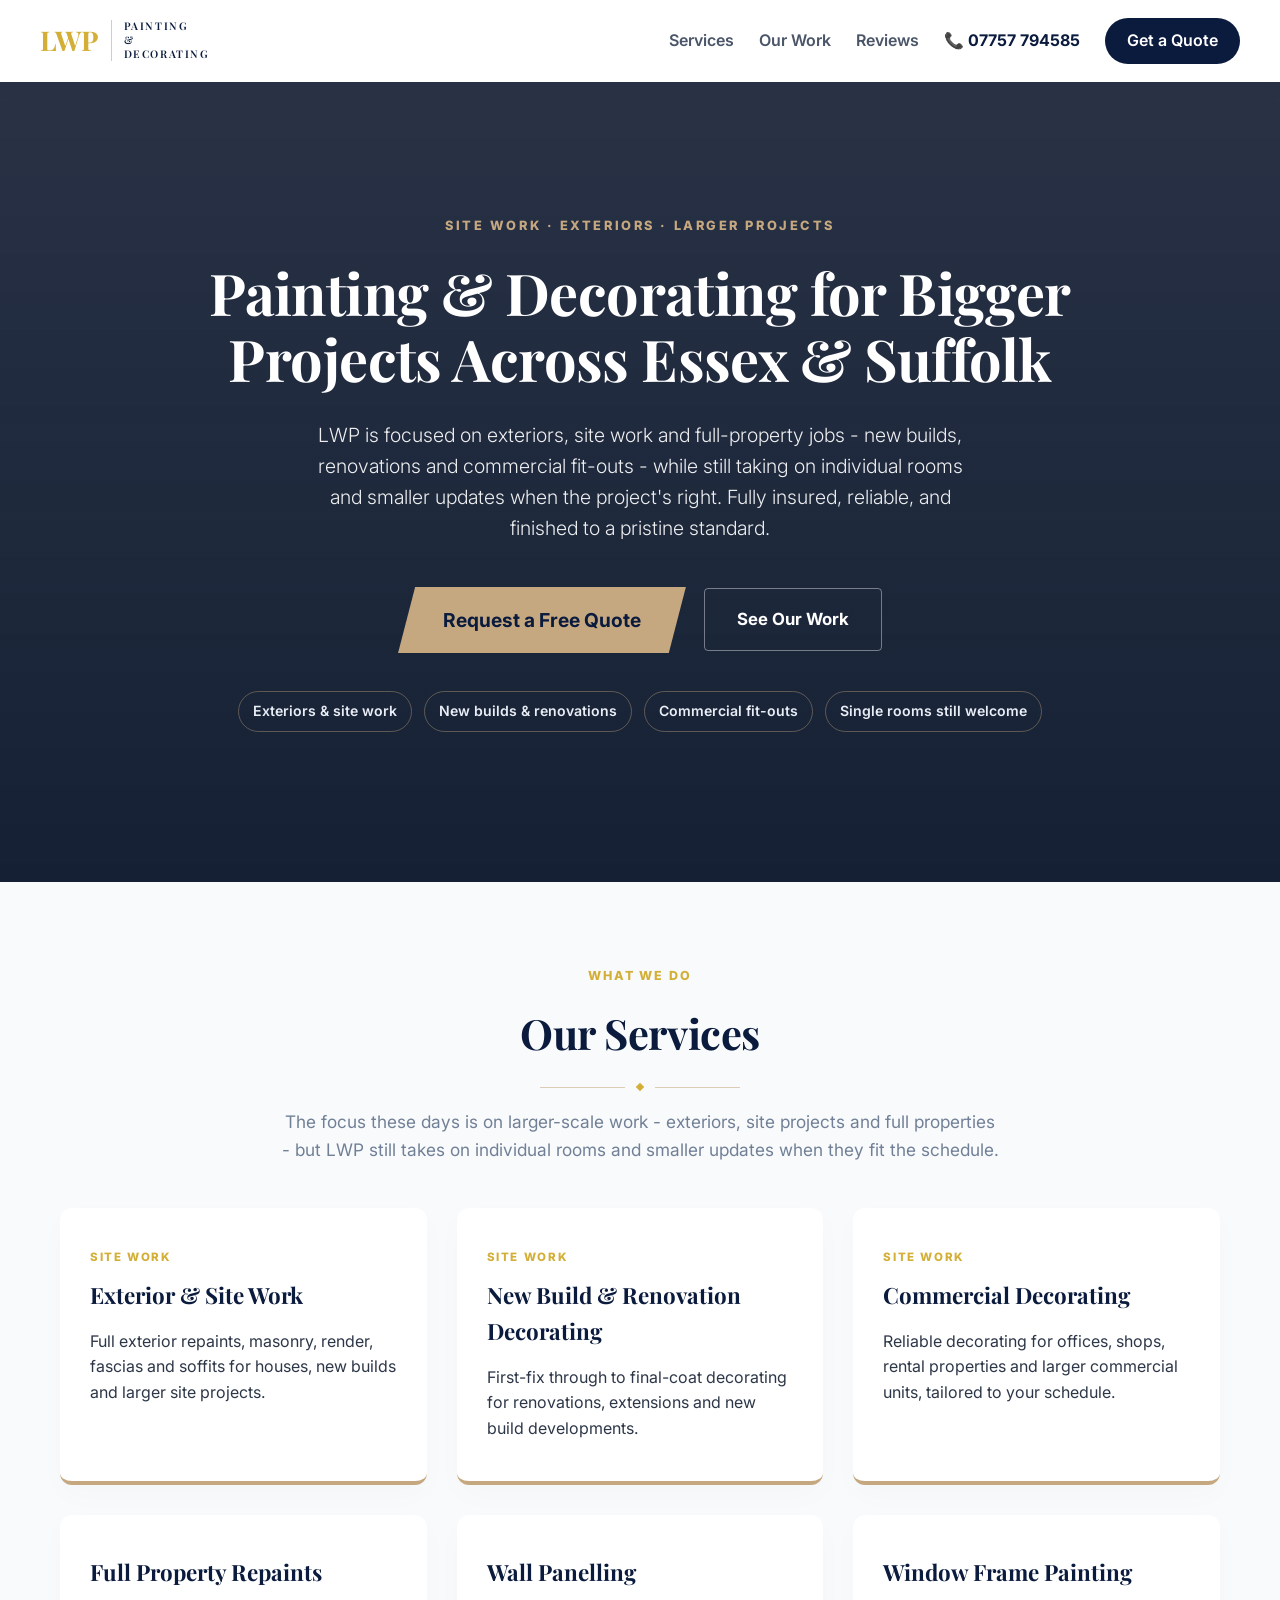
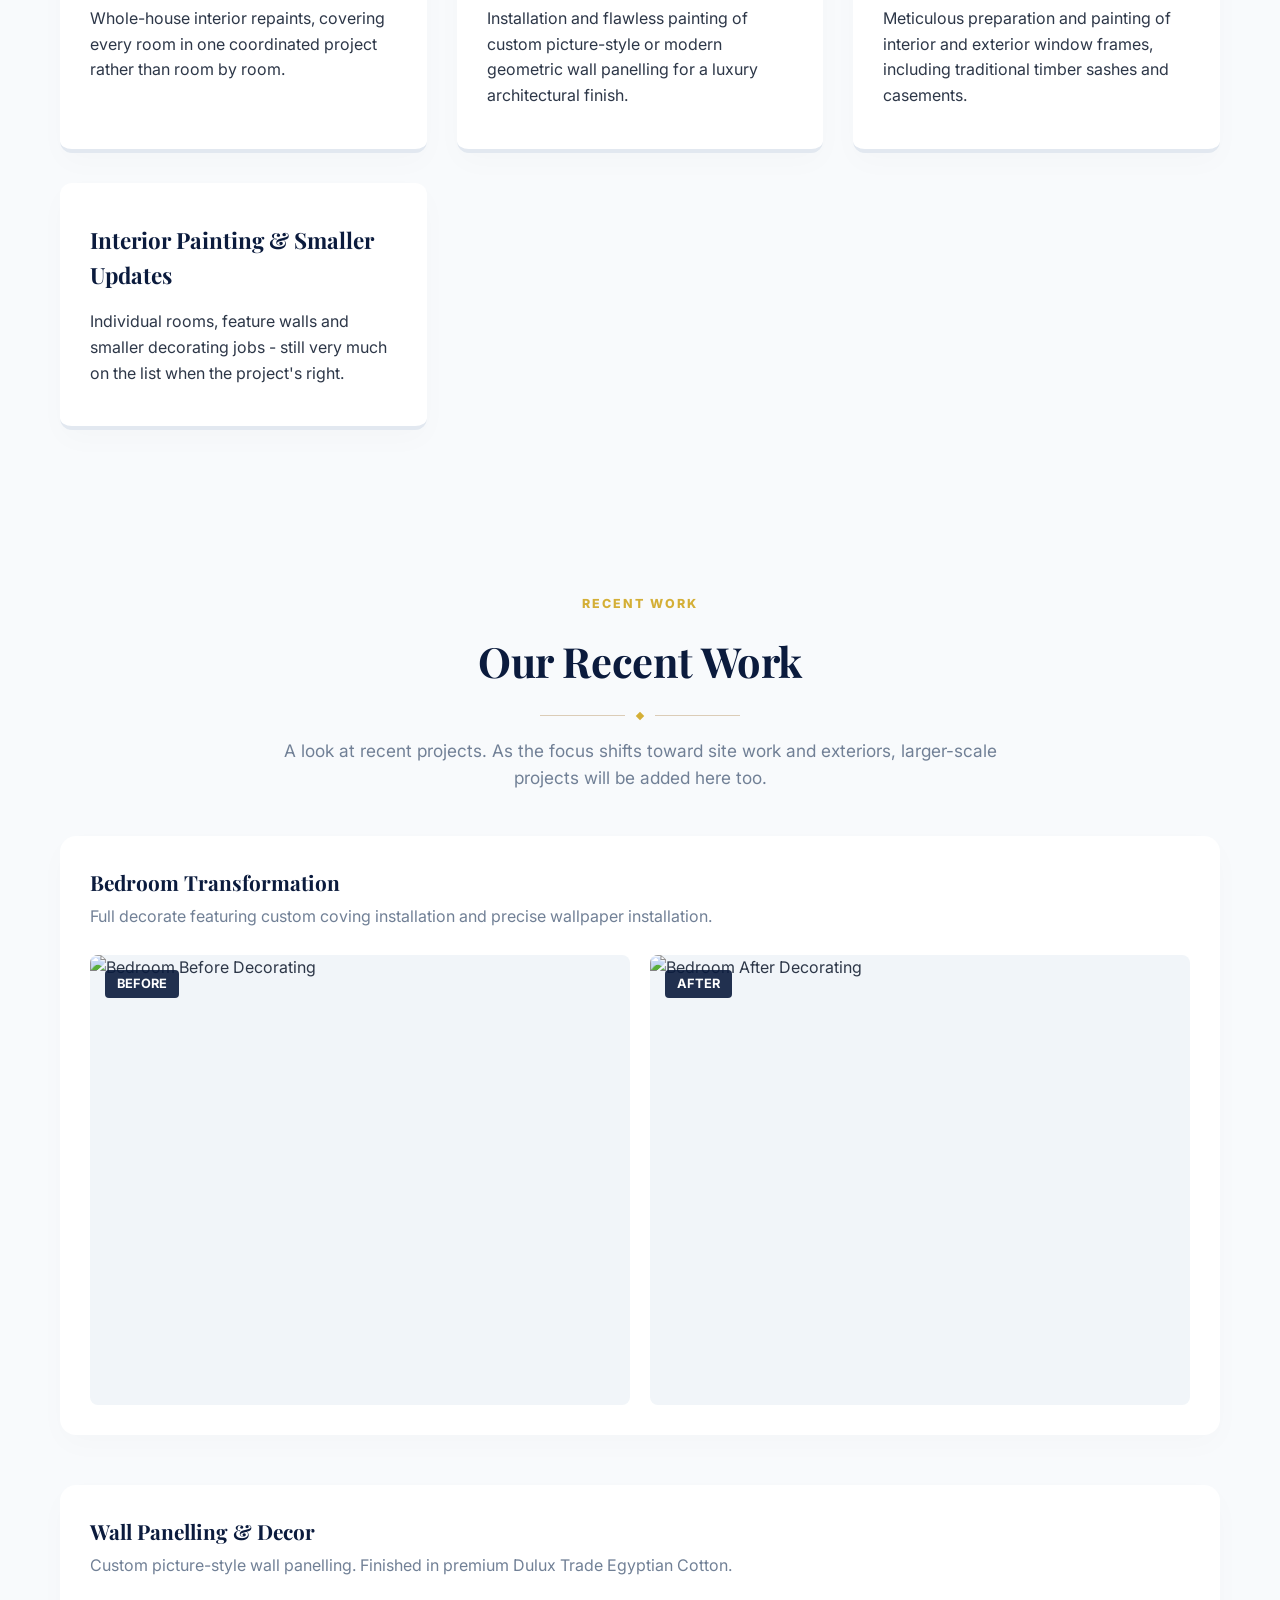
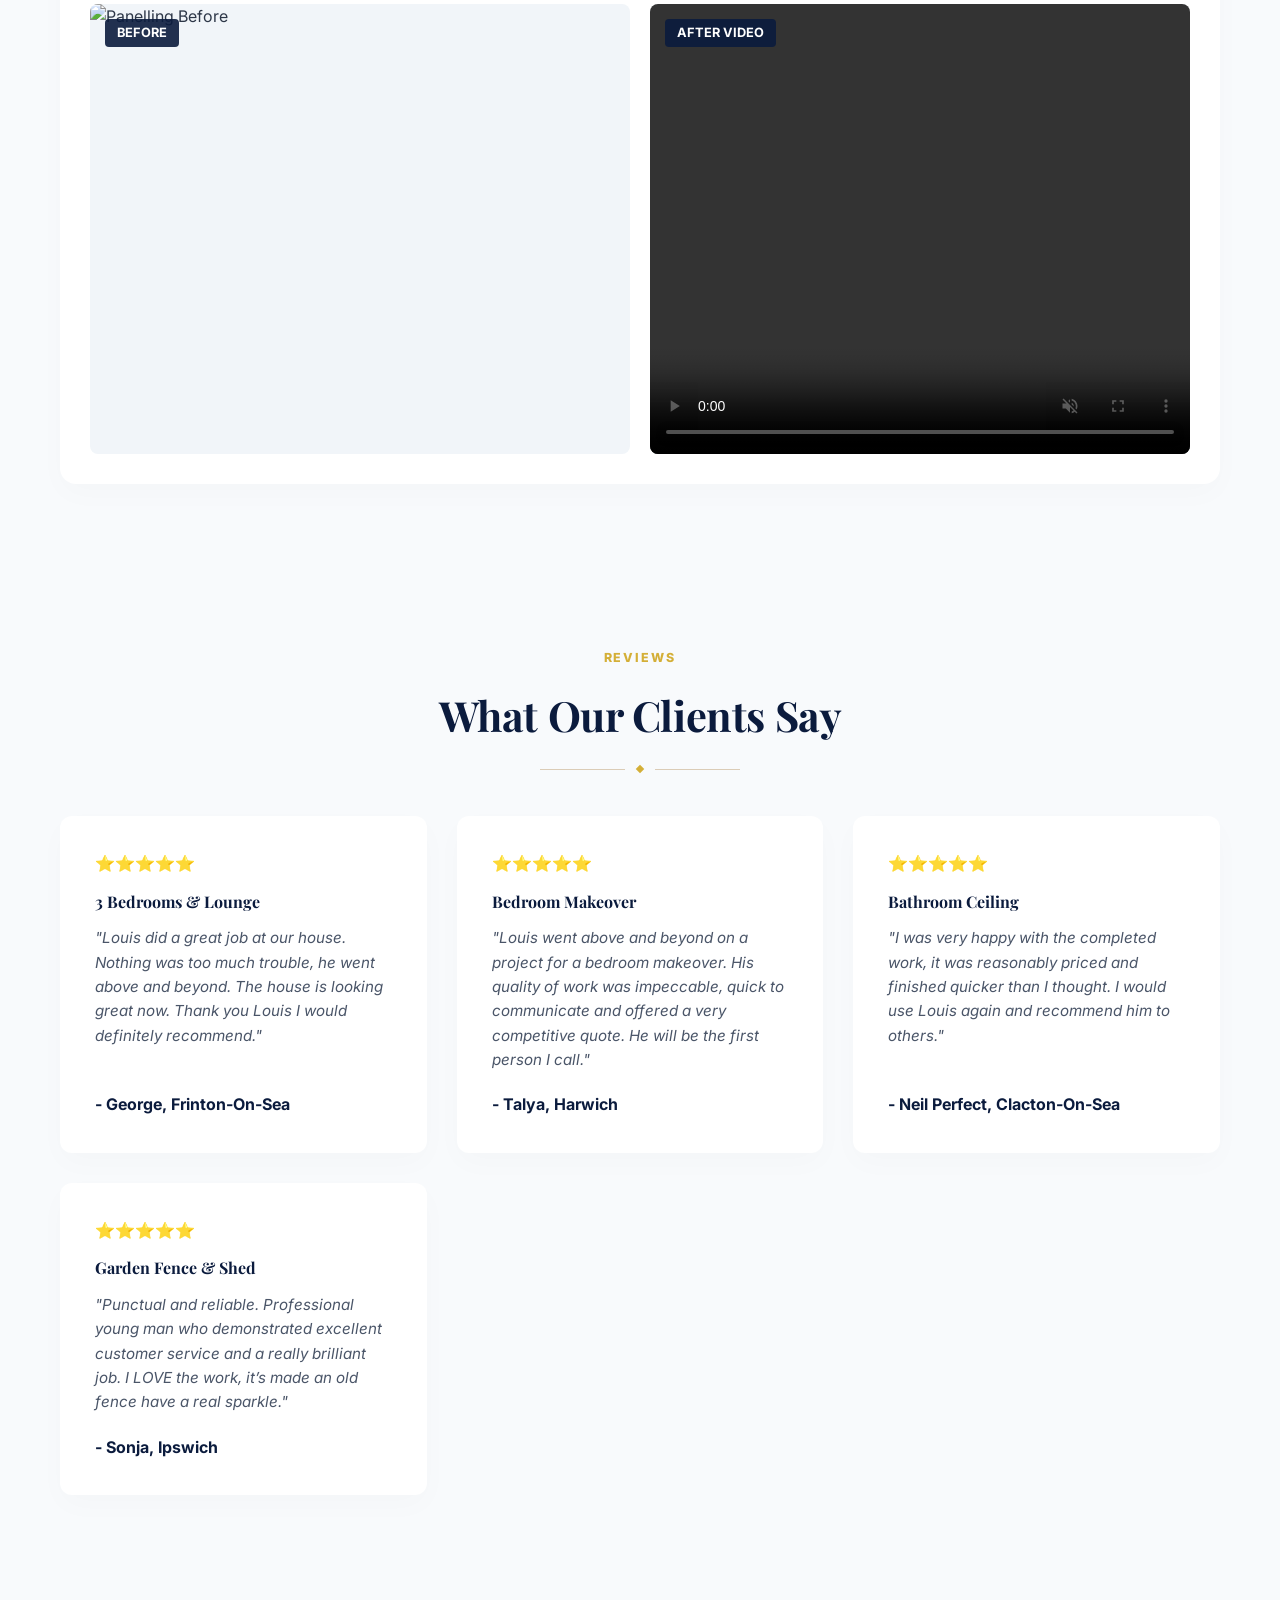
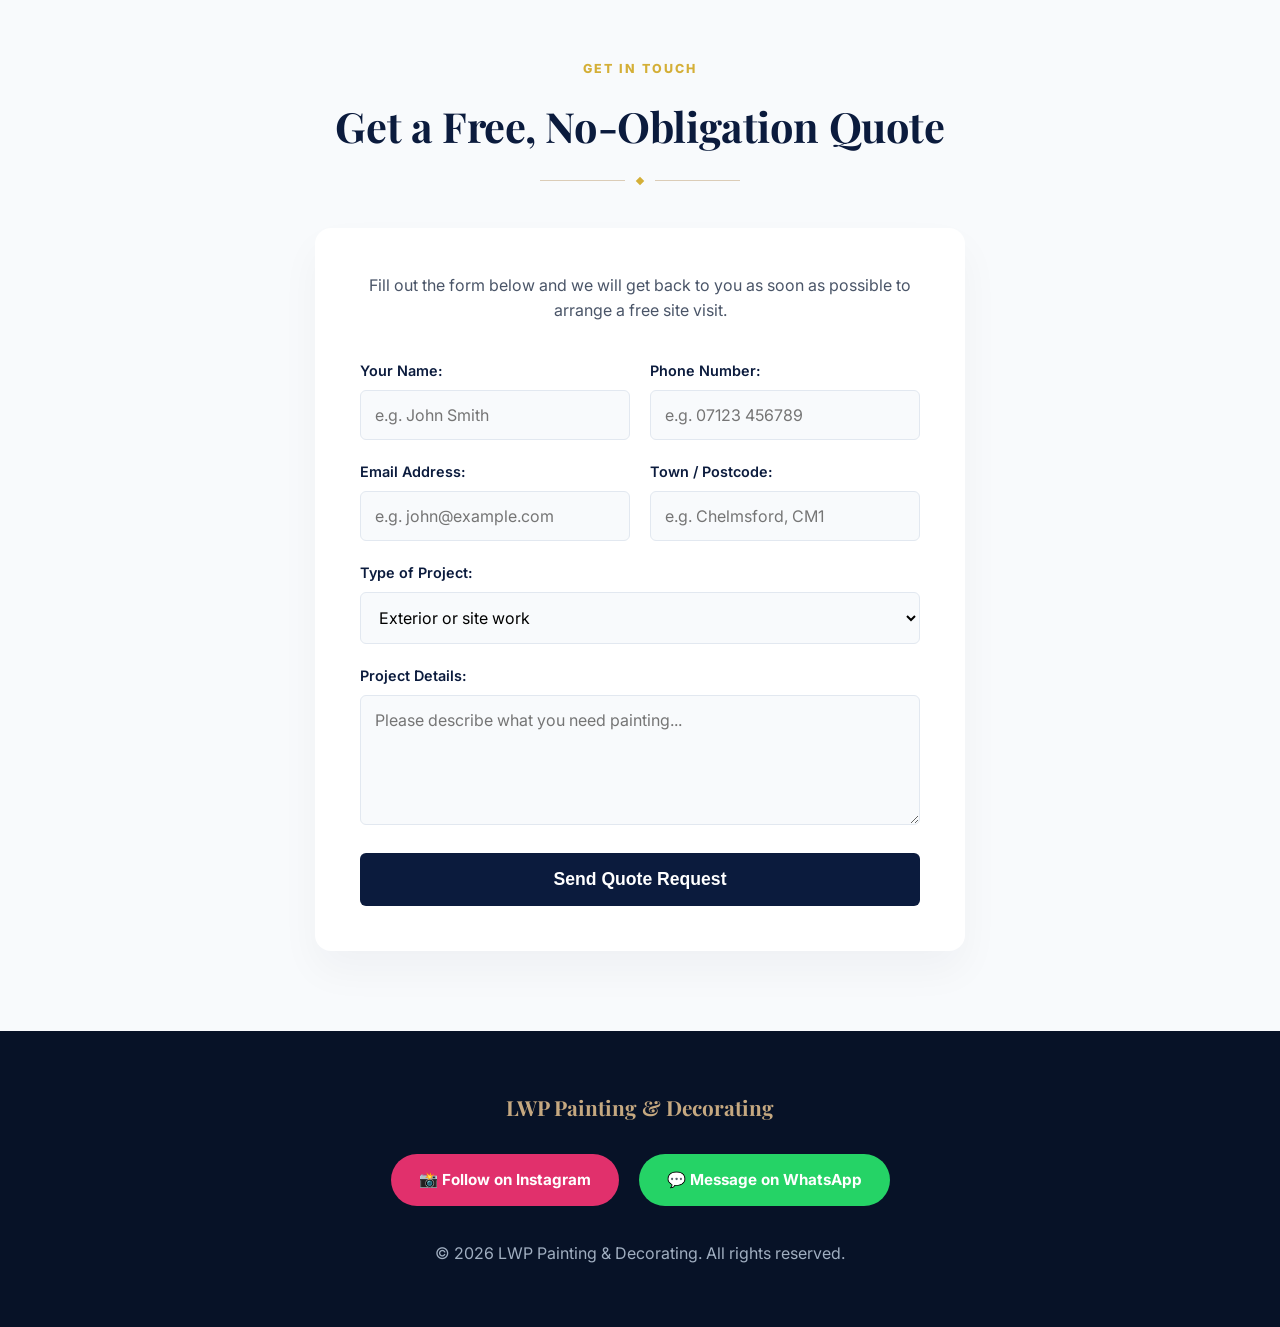
==== index.html @ 54165bd2 "Rebrand to match OG image style and reposition toward bigger projects Rebuilds the site's visual ide" ====
<!DOCTYPE html>
<html lang="en">
<head>
    <meta charset="UTF-8">
    <meta name="viewport" content="width=device-width, initial-scale=1.0">
    <title>Professional Painting & Decorating | Essex & Suffolk | LWP</title>
    <link rel="preconnect" href="https://fonts.googleapis.com">
    <link rel="preconnect" href="https://fonts.gstatic.com" crossorigin>
    <link href="https://fonts.googleapis.com/css2?family=Playfair+Display:wght@600;700;800&family=Inter:wght@400;500;600;700&display=swap" rel="stylesheet">
    <link rel="stylesheet" href="css/style.css">
    <!-- Browser Favicon -->
    <link rel="icon" type="image/png" href="images/favicon.png">

<!-- Standard SEO Tags -->
    <meta name="description" content="Painting and decorating for exteriors, site work and larger projects across Essex and Suffolk, alongside interior rooms and smaller updates. Fully insured, reliable, and pristine finishes. Get a free quote.">

    <!-- Open Graph / Facebook / WhatsApp / Instagram / Discord -->
    <meta property="og:type" content="website">
    <meta property="og:site_name" content="LWP Painting & Decorating">
    <meta property="og:url" content="https://lwppaintingdecorating.co.uk/">
    <meta property="og:title" content="LWP Painting & Decorating | Essex & Suffolk">
    <meta property="og:description" content="Exteriors, site work and larger-scale painting and decorating across Essex & Suffolk. Fully insured, reliable, and pristine finishes. Request a free quote.">
    <meta property="og:image" content="https://i.postimg.cc/T1YGKSpZ/social-preview.jpg">
    <!-- Explicit dimensions to force immediate caching -->
    <meta property="og:image:width" content="1200">
    <meta property="og:image:height" content="630">
    <meta property="og:image:type" content="image/jpeg">

    <!-- Twitter Preview Card -->
    <meta name="twitter:card" content="summary_large_image">
    <meta name="twitter:title" content="LWP Painting & Decorating">
    <meta name="twitter:description" content="Painting and decorating for exteriors, site work and larger projects across Essex & Suffolk. Fully insured and reliable.">
    <meta name="twitter:image" content="https://i.postimg.cc/T1YGKSpZ/social-preview.jpg">
</head>
<body>

    <!-- 1. Header & Navigation -->
    <header>
        <a href="#hero" class="logo" aria-label="LWP Painting & Decorating home">
            <span class="logo-mark">LWP</span>
            <span class="logo-sub">Painting &amp; Decorating</span>
        </a>
        <nav>
            <a href="#services">Services</a>
            <a href="#gallery">Our Work</a>
            <a href="#testimonials">Reviews</a>
            <a href="tel:07757794585" class="nav-phone">📞 07757 794585</a>
            <a href="#contact" class="btn-quote">Get a Quote</a>
        </nav>
    </header>

    <!-- 2. Hero Section -->
    <section id="hero">
        <div class="hero-content">
            <span class="hero-eyebrow">Site Work · Exteriors · Larger Projects</span>
            <h1>Painting &amp; Decorating for Bigger Projects Across Essex &amp; Suffolk</h1>
            <p>LWP is focused on exteriors, site work and full-property jobs - new builds, renovations and commercial fit-outs - while still taking on individual rooms and smaller updates when the project's right. Fully insured, reliable, and finished to a pristine standard.</p>
            <div class="hero-actions">
                <a href="#contact" class="btn-main">Request a Free Quote</a>
                <a href="#gallery" class="btn-ghost">See Our Work</a>
            </div>
            <ul class="hero-points">
                <li>Exteriors & site work</li>
                <li>New builds & renovations</li>
                <li>Commercial fit-outs</li>
                <li>Single rooms still welcome</li>
            </ul>
        </div>
    </section>

    <!-- 3. Services Section -->
    <section id="services">
        <div class="section-head">
            <span class="section-eyebrow">What We Do</span>
            <h2>Our Services</h2>
            <div class="ornament"><span class="ornament-diamond"></span></div>
            <p>The focus these days is on larger-scale work - exteriors, site projects and full properties - but LWP still takes on individual rooms and smaller updates when they fit the schedule.</p>
        </div>
        <div class="services-grid">
            <div class="service-card is-focus">
                <span class="card-kicker">Site work</span>
                <h3>Exterior & Site Work</h3>
                <p>Full exterior repaints, masonry, render, fascias and soffits for houses, new builds and larger site projects.</p>
            </div>
            <div class="service-card is-focus">
                <span class="card-kicker">Site work</span>
                <h3>New Build & Renovation Decorating</h3>
                <p>First-fix through to final-coat decorating for renovations, extensions and new build developments.</p>
            </div>
            <div class="service-card is-focus">
                <span class="card-kicker">Site work</span>
                <h3>Commercial Decorating</h3>
                <p>Reliable decorating for offices, shops, rental properties and larger commercial units, tailored to your schedule.</p>
            </div>
            <div class="service-card">
                <h3>Full Property Repaints</h3>
                <p>Whole-house interior repaints, covering every room in one coordinated project rather than room by room.</p>
            </div>
            <div class="service-card">
                <h3>Wall Panelling</h3>
                <p>Installation and flawless painting of custom picture-style or modern geometric wall panelling for a luxury architectural finish.</p>
            </div>
            <div class="service-card">
                <h3>Window Frame Painting</h3>
                <p>Meticulous preparation and painting of interior and exterior window frames, including traditional timber sashes and casements.</p>
            </div>
            <div class="service-card">
                <h3>Interior Painting & Smaller Updates</h3>
                <p>Individual rooms, feature walls and smaller decorating jobs - still very much on the list when the project's right.</p>
            </div>
        </div>
    </section>

    <!-- 4. Gallery Section -->
    <section id="gallery">
        <div class="section-head">
            <span class="section-eyebrow">Recent Work</span>
            <h2>Our Recent Work</h2>
            <div class="ornament"><span class="ornament-diamond"></span></div>
            <p>A look at recent projects. As the focus shifts toward site work and exteriors, larger-scale projects will be added here too.</p>
        </div>
        <div class="gallery-container">

            <!-- Project 1 -->
            <div class="gallery-project">
                <h3>Bedroom Transformation</h3>
                <p class="project-desc">Full decorate featuring custom coving installation and precise wallpaper installation.</p>
                <div class="project-media">
                    <div class="media-box">
                        <span>Before</span>
                        <img src="images/project1-before.jpg" alt="Bedroom Before Decorating">
                    </div>
                    <div class="media-box">
                        <span>After</span>
                        <img src="images/project1-after.jpg" alt="Bedroom After Decorating">
                    </div>
                </div>
            </div>

            <!-- Project 2 -->
            <div class="gallery-project">
                <h3>Wall Panelling & Decor</h3>
                <p class="project-desc">Custom picture-style wall panelling. Finished in premium Dulux Trade Egyptian Cotton.</p>
                <div class="project-media">
                    <div class="media-box">
                        <span>Before</span>
                        <img src="images/project2-before.jpg" alt="Panelling Before">
                    </div>
                    <div class="media-box">
                        <span>After Video</span>
                        <video controls muted playsinline>
                            <source src="images/project2-after.mp4" type="video/mp4">
                            Your browser does not support the video tag.
                        </video>
                    </div>
                </div>
            </div>

        </div>
    </section>

    <!-- 5. Testimonials & Trust -->
    <section id="testimonials">
        <div class="section-head">
            <span class="section-eyebrow">Reviews</span>
            <h2>What Our Clients Say</h2>
            <div class="ornament"><span class="ornament-diamond"></span></div>
        </div>
        <div class="reviews-grid">

            <div class="review-card">
                <div class="stars">⭐⭐⭐⭐⭐</div>
                <h4>3 Bedrooms & Lounge</h4>
                <p>"Louis did a great job at our house. Nothing was too much trouble, he went above and beyond. The house is looking great now. Thank you Louis I would definitely recommend."</p>
                <span class="reviewer">- George, Frinton-On-Sea</span>
            </div>

            <div class="review-card">
                <div class="stars">⭐⭐⭐⭐⭐</div>
                <h4>Bedroom Makeover</h4>
                <p>"Louis went above and beyond on a project for a bedroom makeover. His quality of work was impeccable, quick to communicate and offered a very competitive quote. He will be the first person I call."</p>
                <span class="reviewer">- Talya, Harwich</span>
            </div>

            <div class="review-card">
                <div class="stars">⭐⭐⭐⭐⭐</div>
                <h4>Bathroom Ceiling</h4>
                <p>"I was very happy with the completed work, it was reasonably priced and finished quicker than I thought. I would use Louis again and recommend him to others."</p>
                <span class="reviewer">- Neil Perfect, Clacton-On-Sea</span>
            </div>

            <div class="review-card">
                <div class="stars">⭐⭐⭐⭐⭐</div>
                <h4>Garden Fence & Shed</h4>
                <p>"Punctual and reliable. Professional young man who demonstrated excellent customer service and a really brilliant job. I LOVE the work, it’s made an old fence have a real sparkle."</p>
                <span class="reviewer">- Sonja, Ipswich</span>
            </div>

        </div>
    </section>

    <!-- 6. Contact Form Section -->
    <section id="contact">
        <div class="section-head">
            <span class="section-eyebrow">Get In Touch</span>
            <h2>Get a Free, No-Obligation Quote</h2>
            <div class="ornament"><span class="ornament-diamond"></span></div>
        </div>
        <div class="form-container">
            <p>Fill out the form below and we will get back to you as soon as possible to arrange a free site visit.</p>

            <form action="https://formsubmit.co/506ff638d25570b39053f81fa15f82ff" method="POST">
                <input type="hidden" name="_subject" value="New LWP Painting & Decorating website enquiry">
                <input type="hidden" name="_template" value="table">
                <input type="hidden" name="_captcha" value="false">
                <input type="hidden" name="_next" value="https://lwppaintingdecorating.co.uk/thanks.html">
                <input type="text" name="_honey" style="display:none" tabindex="-1" autocomplete="off">

                <div class="form-row">
                    <div class="form-group">
                        <label for="name">Your Name:</label>
                        <input type="text" id="name" name="name" required placeholder="e.g. John Smith">
                    </div>

                    <div class="form-group">
                        <label for="phone">Phone Number:</label>
                        <input type="tel" id="phone" name="phone" required placeholder="e.g. 07123 456789">
                    </div>
                </div>

                <div class="form-row">
                    <div class="form-group">
                        <label for="email">Email Address:</label>
                        <input type="email" id="email" name="email" required placeholder="e.g. john@example.com">
                    </div>

                    <div class="form-group">
                        <label for="location">Town / Postcode:</label>
                        <input type="text" id="location" name="location" required placeholder="e.g. Chelmsford, CM1">
                    </div>
                </div>

                <div class="form-group">
                    <label for="project-type">Type of Project:</label>
                    <select id="project-type" name="project_type">
                        <option value="Exterior or site work">Exterior or site work</option>
                        <option value="New build or renovation">New build or renovation</option>
                        <option value="Commercial">Commercial</option>
                        <option value="Full property repaint">Full property repaint</option>
                        <option value="Single room or smaller update">Single room or smaller update</option>
                        <option value="Not sure yet">Not sure yet</option>
                    </select>
                </div>

                <div class="form-group">
                    <label for="message">Project Details:</label>
                    <textarea id="message" name="message" rows="5" required placeholder="Please describe what you need painting..."></textarea>
                </div>

                <button type="submit" class="btn-submit">Send Quote Request</button>
            </form>
        </div>
    </section>

    <footer>
        <div class="footer-brand">LWP Painting &amp; Decorating</div>
        <div class="footer-socials">
            <a href="https://www.instagram.com/lwp_paintinganddecorating/" target="_blank" class="social-link insta">📸 Follow on Instagram</a>
            <a href="https://wa.me/447757794585" target="_blank" class="social-link whatsapp">💬 Message on WhatsApp</a>
        </div>
        <p>&copy; 2026 LWP Painting & Decorating. All rights reserved.</p>
    </footer>
<!-- Smart Sticky Header Script -->
    <script>
        let lastScrollTop = 0;
        const header = document.querySelector('header');

        window.addEventListener('scroll', function() {
            let scrollTop = window.pageYOffset || document.documentElement.scrollTop;

            // If scrolling down, hide the header. If scrolling up, show it.
            if (scrollTop > lastScrollTop && scrollTop > 80) {
                header.style.transform = 'translateY(-100%)';
            } else {
                header.style.transform = 'translateY(0)';
            }
            lastScrollTop = scrollTop;
        });
    </script>

</body>
</html>
---- css/style.css ----
/* --- 0. BRAND TOKENS --- */
:root {
    --navy: #0B1B3D;
    --navy-deep: #071227;
    --gold: #C5A880;
    --gold-bright: #D4AF37;
    --paper: #F8FAFC;
    --ink: #2D3748;
    --muted: #718096;
    --line: #E2E8F0;
    --serif: 'Playfair Display', Georgia, 'Times New Roman', serif;
    --sans: 'Inter', -apple-system, BlinkMacSystemFont, "Segoe UI", Roboto, Helvetica, Arial, sans-serif;
}

/* --- 1. BASE STYLES & RESET --- */
* {
    margin: 0;
    padding: 0;
    box-sizing: border-box;
}

html {
    scroll-behavior: smooth;
    font-family: var(--sans);
    color: var(--ink);
    line-height: 1.6;
}

body {
    background-color: var(--paper);
    overflow-x: hidden; /* Prevents awkward side-scrolling on mobile */
}

section {
    padding: 80px 20px;
    max-width: 1200px;
    margin: 0 auto;
}

h2 {
    font-family: var(--serif);
    font-size: 2.6rem;
    color: var(--navy);
    text-align: center;
    font-weight: 700;
    letter-spacing: -0.01em;
}

.section-head {
    text-align: center;
    max-width: 720px;
    margin: 0 auto 44px;
}

.section-eyebrow {
    display: inline-block;
    font-family: var(--sans);
    font-size: 0.78rem;
    font-weight: 800;
    letter-spacing: 0.16em;
    text-transform: uppercase;
    color: var(--gold-bright);
    margin-bottom: 14px;
}

.section-head p {
    margin-top: 18px;
    color: var(--muted);
    font-size: 1.08rem;
}

/* Thin gold rule with a centered diamond, echoing the LWP brand mark */
.ornament {
    display: flex;
    align-items: center;
    justify-content: center;
    gap: 12px;
    width: 200px;
    margin: 18px auto 0;
}

.ornament::before,
.ornament::after {
    content: "";
    flex: 1;
    height: 1px;
    background: rgba(197, 168, 128, 0.55);
}

.ornament-diamond {
    width: 6px;
    height: 6px;
    background: var(--gold-bright);
    transform: rotate(45deg);
    flex: none;
}

.ornament.on-dark::before,
.ornament.on-dark::after {
    background: rgba(197, 168, 128, 0.4);
}

/* --- 2. HEADER & NAVIGATION --- */
header {
    background: #ffffff;
    padding: 18px 40px;
    display: flex;
    justify-content: space-between;
    align-items: center;
    position: sticky;       /* Kept sticky for all screen sizes */
    top: 0;
    z-index: 1000;
    box-shadow: 0 4px 20px rgba(11, 27, 61, 0.05);
    transition: transform 0.3s ease-in-out; /* Makes it slide up/down smoothly */
}

.logo {
    display: inline-flex;
    align-items: center;
    gap: 12px;
    text-decoration: none;
}

.logo-mark {
    font-family: var(--serif);
    font-weight: 700;
    font-size: 1.7rem;
    letter-spacing: 0.02em;
    color: var(--gold-bright);
    line-height: 1;
}

.logo-sub {
    font-family: var(--serif);
    font-size: 0.66rem;
    font-weight: 600;
    letter-spacing: 0.15em;
    text-transform: uppercase;
    color: var(--navy);
    border-left: 1px solid rgba(197, 168, 128, 0.6);
    padding-left: 12px;
    line-height: 1.3;
    max-width: 90px;
}

nav {
    display: flex;
    align-items: center;
    gap: 25px;
}

nav a {
    text-decoration: none;
    color: #4A5568;
    font-weight: 600;
    font-size: 1rem;
    transition: color 0.3s;
}

nav a:hover {
    color: var(--navy);
}

.nav-phone {
    color: var(--navy) !important;
    font-weight: 700;
}

nav .btn-quote {
    background: var(--navy);
    color: #ffffff !important;
    padding: 10px 22px;
    border-radius: 50px;
    transition: background 0.3s;
}

nav .btn-quote:hover {
    background: #1A365D;
}

/* --- 3. HERO SECTION --- */
#hero {
    padding: 130px 20px 150px;
    text-align: center;
    background: linear-gradient(rgba(7, 18, 39, 0.86), rgba(7, 18, 39, 0.94)), url('../images/hero-bg.jpg') no-repeat center center/cover;
    color: #ffffff;
    max-width: 100%;
}

.hero-content {
    max-width: 900px;
    margin: 0 auto;
}

.hero-eyebrow {
    display: inline-block;
    font-size: 0.8rem;
    font-weight: 800;
    letter-spacing: 0.2em;
    text-transform: uppercase;
    color: var(--gold);
}

#hero h1 {
    font-family: var(--serif);
    font-size: 3.6rem;
    margin-top: 22px;
    margin-bottom: 8px;
    font-weight: 700;
    line-height: 1.15;
    letter-spacing: -0.01em;
}

#hero p {
    font-size: 1.22rem;
    margin-top: 28px;
    margin-bottom: 42px;
    opacity: 0.92;
    max-width: 680px;
    margin-left: auto;
    margin-right: auto;
    font-weight: 300;
}

.hero-actions {
    display: flex;
    align-items: center;
    justify-content: center;
    gap: 18px;
    flex-wrap: wrap;
}

.btn-main {
    display: inline-block;
    text-decoration: none;
    background: var(--gold);
    color: var(--navy);
    padding: 18px 45px;
    font-weight: 700;
    font-size: 1.2rem;
    position: relative;
    transition: transform 0.2s, background 0.3s;
    clip-path: polygon(6% 0%, 100% 0%, 94% 100%, 0% 100%);
}

.btn-main:hover {
    background: var(--gold-bright);
    transform: scale(1.03);
}

.btn-ghost {
    display: inline-block;
    text-decoration: none;
    color: #ffffff;
    border: 1px solid rgba(255, 255, 255, 0.4);
    padding: 17px 32px;
    font-weight: 700;
    font-size: 1.05rem;
    border-radius: 4px;
    transition: border-color 0.2s, background 0.2s;
}

.btn-ghost:hover {
    border-color: var(--gold);
    background: rgba(255, 255, 255, 0.06);
}

.btn-ghost-dark {
    color: var(--navy);
    border-color: var(--navy);
}

.btn-ghost-dark:hover {
    border-color: var(--gold-bright);
    background: rgba(11, 27, 61, 0.04);
}

.hero-points {
    list-style: none;
    display: flex;
    justify-content: center;
    flex-wrap: wrap;
    gap: 12px;
    margin-top: 38px;
}

.hero-points li {
    padding: 8px 14px;
    border: 1px solid rgba(197, 168, 128, 0.4);
    border-radius: 999px;
    font-size: 0.88rem;
    font-weight: 600;
    color: #E9EDF5;
}

/* --- 4. SERVICES SECTION --- */
.services-grid {
    display: grid;
    grid-template-columns: repeat(auto-fit, minmax(300px, 1fr));
    gap: 30px;
}

.service-card {
    background: #ffffff;
    padding: 40px 30px;
    border-radius: 12px;
    box-shadow: 0 10px 30px rgba(11, 27, 61, 0.02);
    border-bottom: 4px solid var(--line);
    transition: transform 0.3s, border-color 0.3s;
}

.service-card.is-focus {
    border-bottom-color: var(--gold);
}

.service-card:hover {
    transform: translateY(-5px);
    border-color: var(--gold);
}

.service-card .card-kicker {
    display: block;
    font-size: 0.72rem;
    font-weight: 800;
    letter-spacing: 0.14em;
    text-transform: uppercase;
    color: var(--gold-bright);
    margin-bottom: 12px;
}

.service-card h3 {
    font-family: var(--serif);
    margin-bottom: 15px;
    color: var(--navy);
    font-size: 1.4rem;
    font-weight: 700;
}

/* --- 5. GALLERY SECTION --- */
.gallery-container {
    display: flex;
    flex-direction: column;
    gap: 50px;
}

.gallery-project {
    background: #ffffff;
    padding: 30px;
    border-radius: 16px;
    box-shadow: 0 10px 30px rgba(11, 27, 61, 0.02);
}

.gallery-project h3 {
    font-family: var(--serif);
    color: var(--navy);
    margin-bottom: 5px;
    font-size: 1.3rem;
}

.project-desc {
    color: var(--muted);
    margin-bottom: 25px;
}

.project-media {
    display: grid;
    grid-template-columns: 1fr 1fr;
    gap: 20px;
}

.media-box {
    position: relative;
    border-radius: 8px;
    overflow: hidden;
    background: #F1F5F9;
}

.media-box span {
    position: absolute;
    top: 15px;
    left: 15px;
    background: rgba(11, 27, 61, 0.9);
    color: #ffffff;
    padding: 4px 12px;
    font-size: 0.8rem;
    font-weight: 700;
    border-radius: 4px;
    z-index: 2;
    text-transform: uppercase;
}

.media-box img,
.media-box video {
    width: 100%;
    height: 450px;
    object-fit: cover;
    display: block;
}

.gallery-note {
    text-align: center;
    color: var(--muted);
    margin-top: 10px;
    font-size: 0.96rem;
}

/* --- 6. REVIEWS SECTION --- */
.reviews-grid {
    display: grid;
    grid-template-columns: repeat(auto-fit, minmax(280px, 1fr));
    gap: 30px;
}

.review-card {
    background: #ffffff;
    padding: 35px;
    border-radius: 12px;
    box-shadow: 0 10px 30px rgba(11, 27, 61, 0.02);
    display: flex;
    flex-direction: column;
}

.stars {
    margin-bottom: 12px;
}

.review-card h4 {
    font-family: var(--serif);
    color: var(--navy);
    margin-bottom: 12px;
}

.review-card p {
    color: #4A5568;
    font-style: italic;
    font-size: 0.95rem;
    flex-grow: 1;
    margin-bottom: 20px;
}

.reviewer {
    font-weight: 700;
    color: var(--navy);
}

/* --- 7. CONTACT FORM --- */
.form-container {
    max-width: 650px;
    margin: 0 auto;
    background: #ffffff;
    padding: 45px;
    border-radius: 16px;
    box-shadow: 0 20px 40px rgba(11, 27, 61, 0.04);
}

.form-container > p {
    text-align: center;
    margin-bottom: 35px;
    color: #4A5568;
}

.form-row {
    display: grid;
    grid-template-columns: 1fr 1fr;
    gap: 20px;
}

.form-group {
    margin-bottom: 20px;
}

.form-group label {
    display: block;
    margin-bottom: 8px;
    font-weight: 600;
    color: var(--navy);
    font-size: 0.9rem;
}

.form-group input,
.form-group select,
.form-group textarea {
    width: 100%;
    padding: 14px;
    border: 1px solid var(--line);
    background: #F8FAFC;
    border-radius: 6px;
    font-size: 1rem;
    font-family: inherit;
}

.form-group input:focus,
.form-group select:focus,
.form-group textarea:focus {
    outline: none;
    border-color: var(--gold);
    background: #ffffff;
}

.btn-submit {
    width: 100%;
    background: var(--navy);
    color: #ffffff;
    padding: 16px;
    border: none;
    border-radius: 6px;
    font-size: 1.1rem;
    font-weight: 700;
    cursor: pointer;
    transition: background 0.3s;
}

.btn-submit:hover {
    background: #1A365D;
}

/* --- 8. FOOTER & SOCIALS --- */
footer {
    background: var(--navy-deep);
    color: #A0AEC0;
    text-align: center;
    padding: 60px 20px;
}

.footer-brand {
    font-family: var(--serif);
    color: var(--gold);
    font-size: 1.3rem;
    font-weight: 700;
    margin-bottom: 30px;
}

.footer-socials {
    display: flex;
    justify-content: center;
    align-items: center;
    gap: 20px;
    margin-bottom: 35px;
}

.social-link {
    text-decoration: none;
    padding: 14px 28px;
    border-radius: 50px;
    font-weight: 700;
    font-size: 0.95rem;
    transition: transform 0.2s;
    display: inline-block;
}

.social-link:hover {
    transform: translateY(-2px);
}

.insta { background: #E1306C; color: white; }
.whatsapp { background: #25D366; color: white; }

/* --- 9. RESPONSIVE DESIGN (MOBILE) --- */
@media (max-width: 768px) {
    header {
        flex-direction: column;
        gap: 20px;
        padding: 20px;
        position: sticky;   /* Keeps it sticky on mobile so the script can control it */
        top: 0;
    }
    nav {
        flex-wrap: wrap;
        justify-content: center;
        gap: 15px;
    }
    /* Ensure text links display perfectly */
    nav a {
        display: inline-block !important;
    }
    #hero {
        padding: 90px 20px 100px;
    }
    #hero h1 {
        font-size: 2.3rem;
    }
    #hero p {
        font-size: 1.1rem;
    }
    h2 {
        font-size: 2rem;
    }
    section {
        padding: 60px 20px;
    }
    .services-grid {
        grid-template-columns: 1fr;
        gap: 20px;
    }
    .project-media {
        grid-template-columns: 1fr;
        gap: 15px;
    }
    .media-box img,
    .media-box video {
        height: 300px;
    }
    .form-container {
        padding: 30px 20px;
    }
    .form-row {
        grid-template-columns: 1fr;
        gap: 0;
    }
    .footer-socials {
        flex-direction: column;
        width: 100%;
        gap: 15px;
        align-items: center;
    }
    .social-link {
        width: 100%;
        max-width: 280px;
        text-align: center;
    }
}
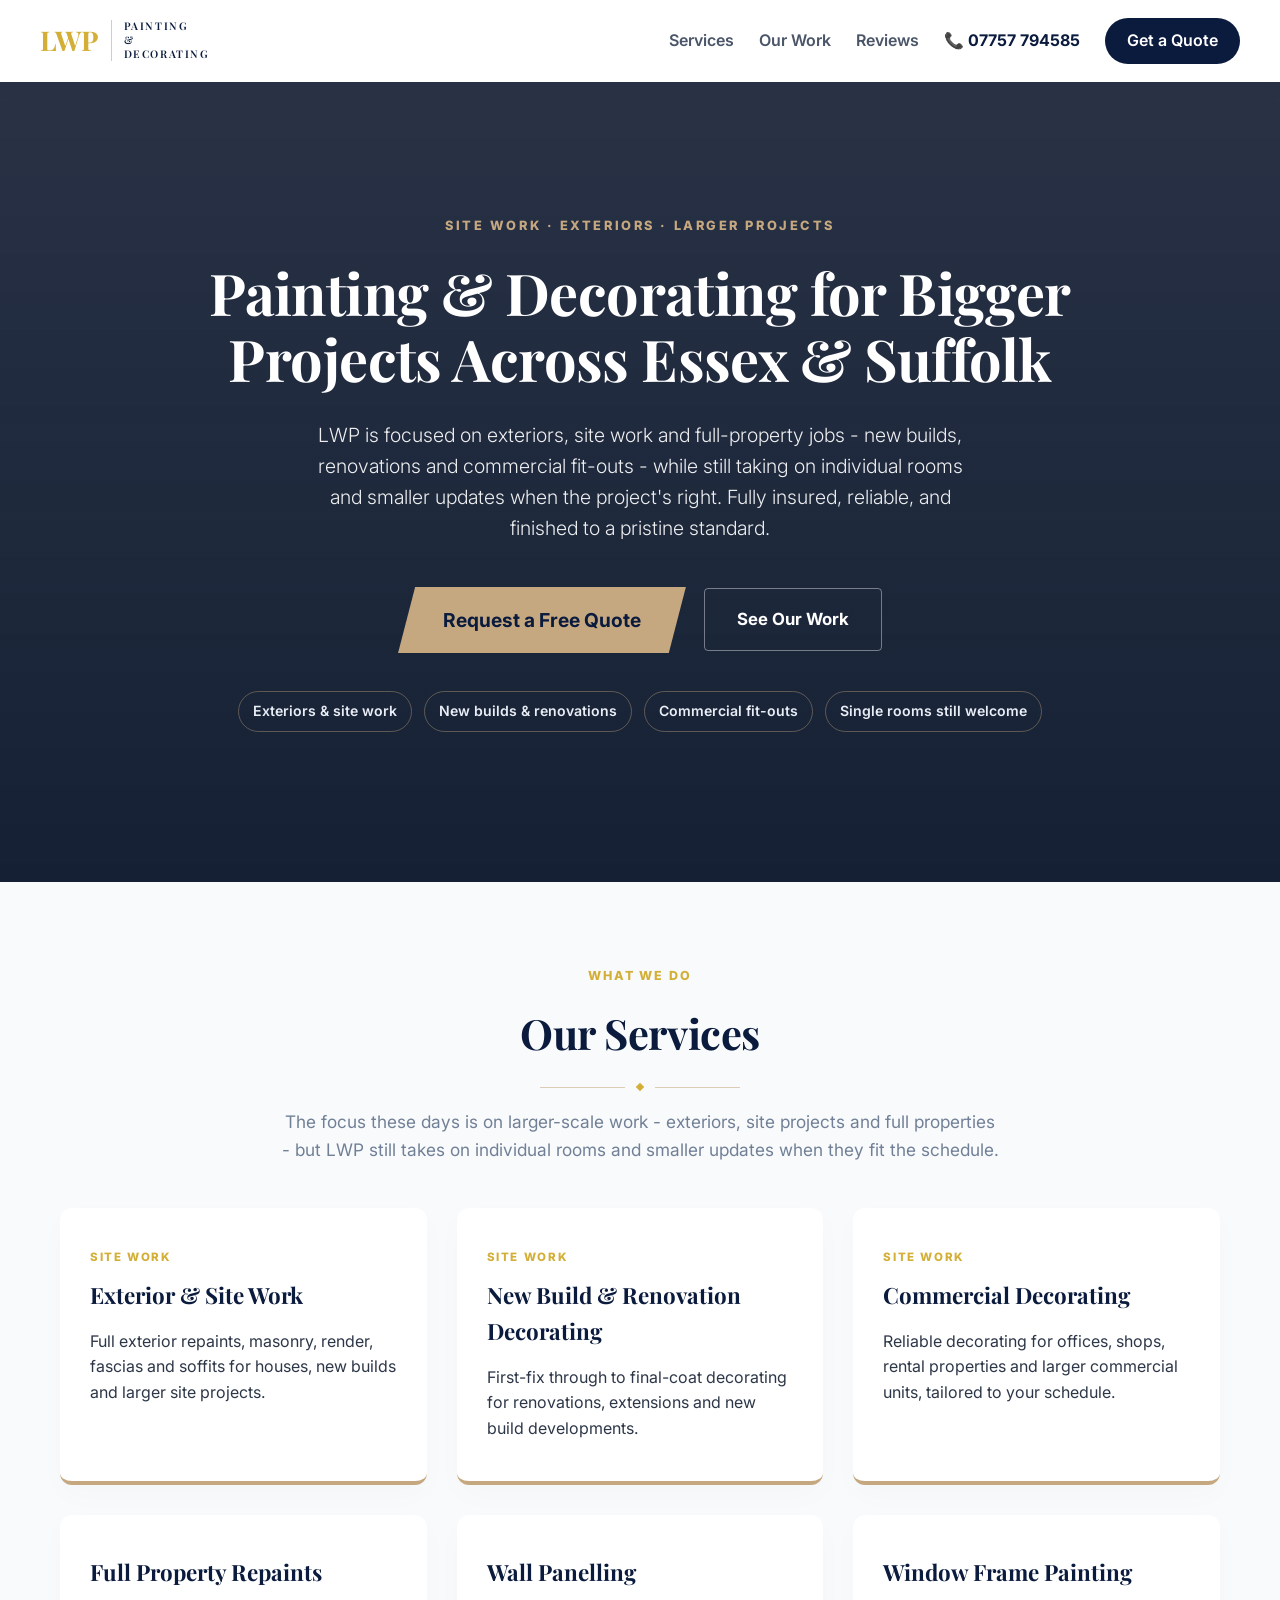
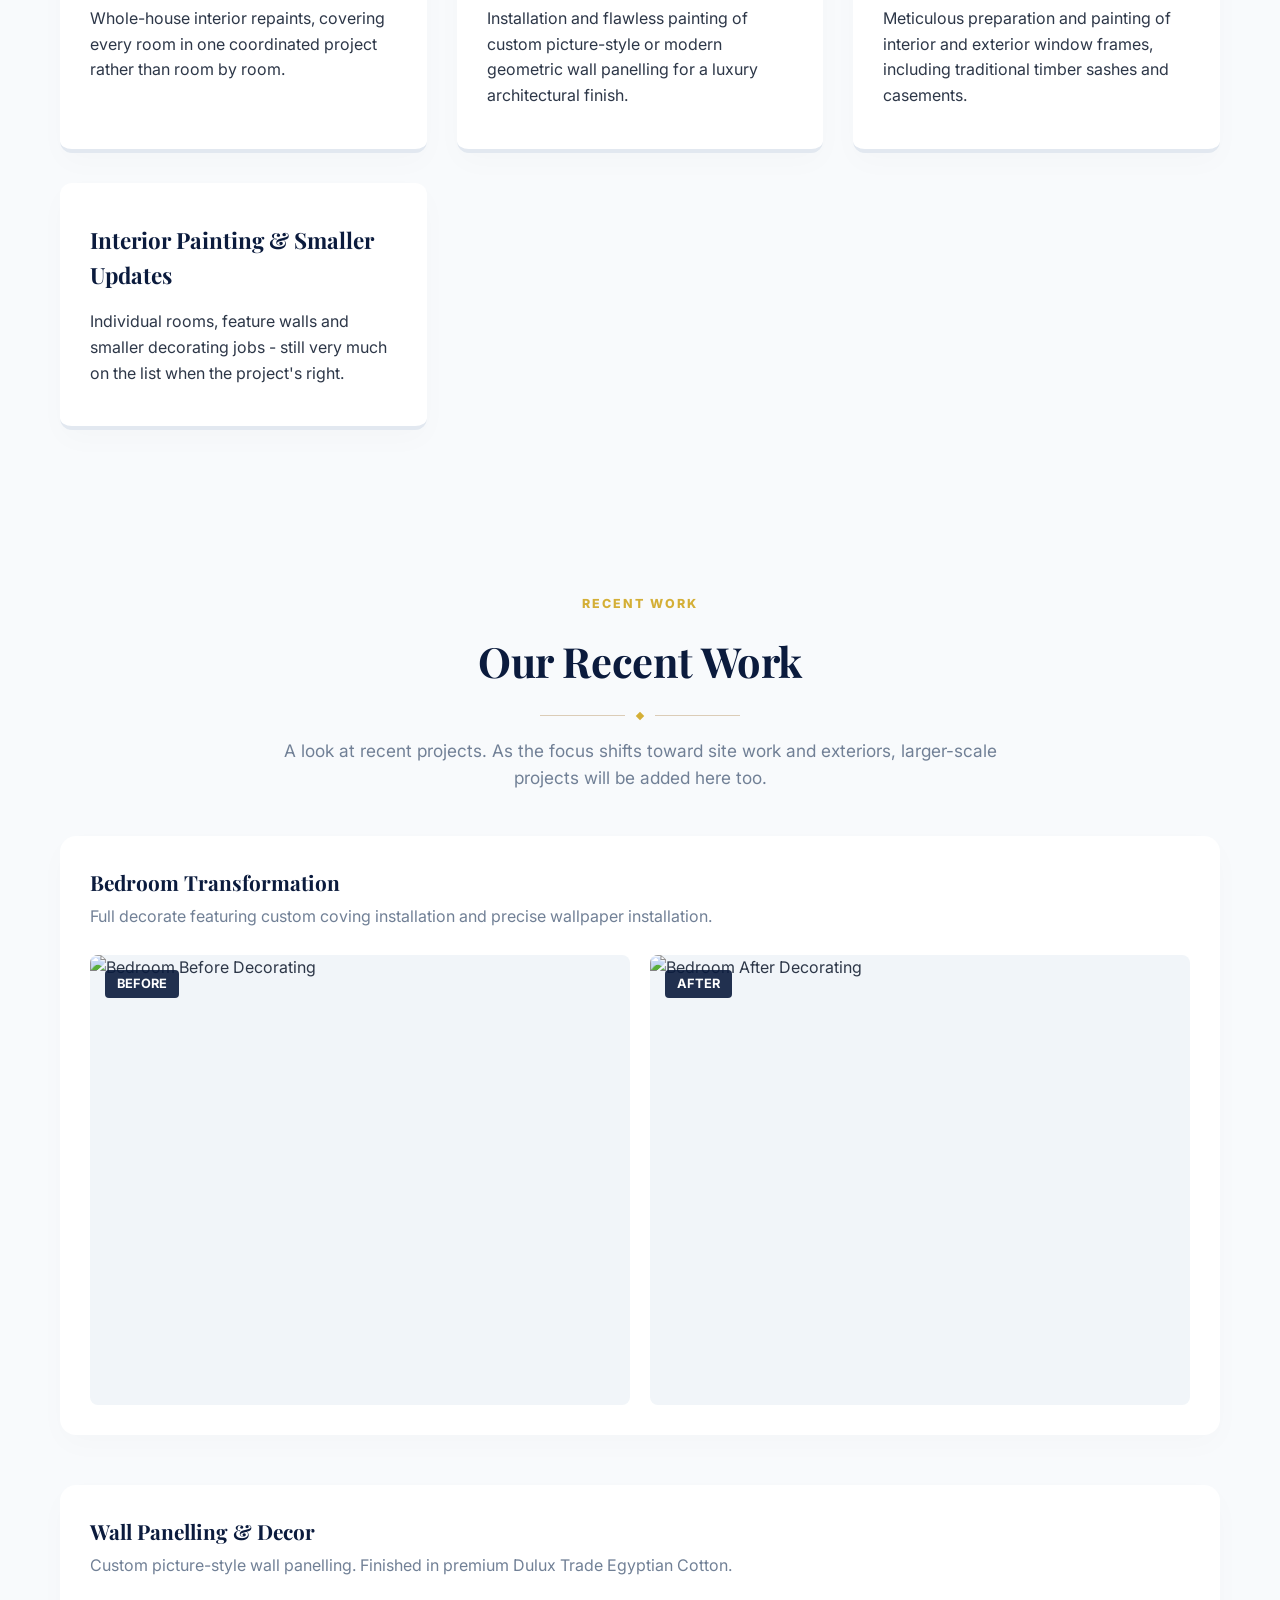
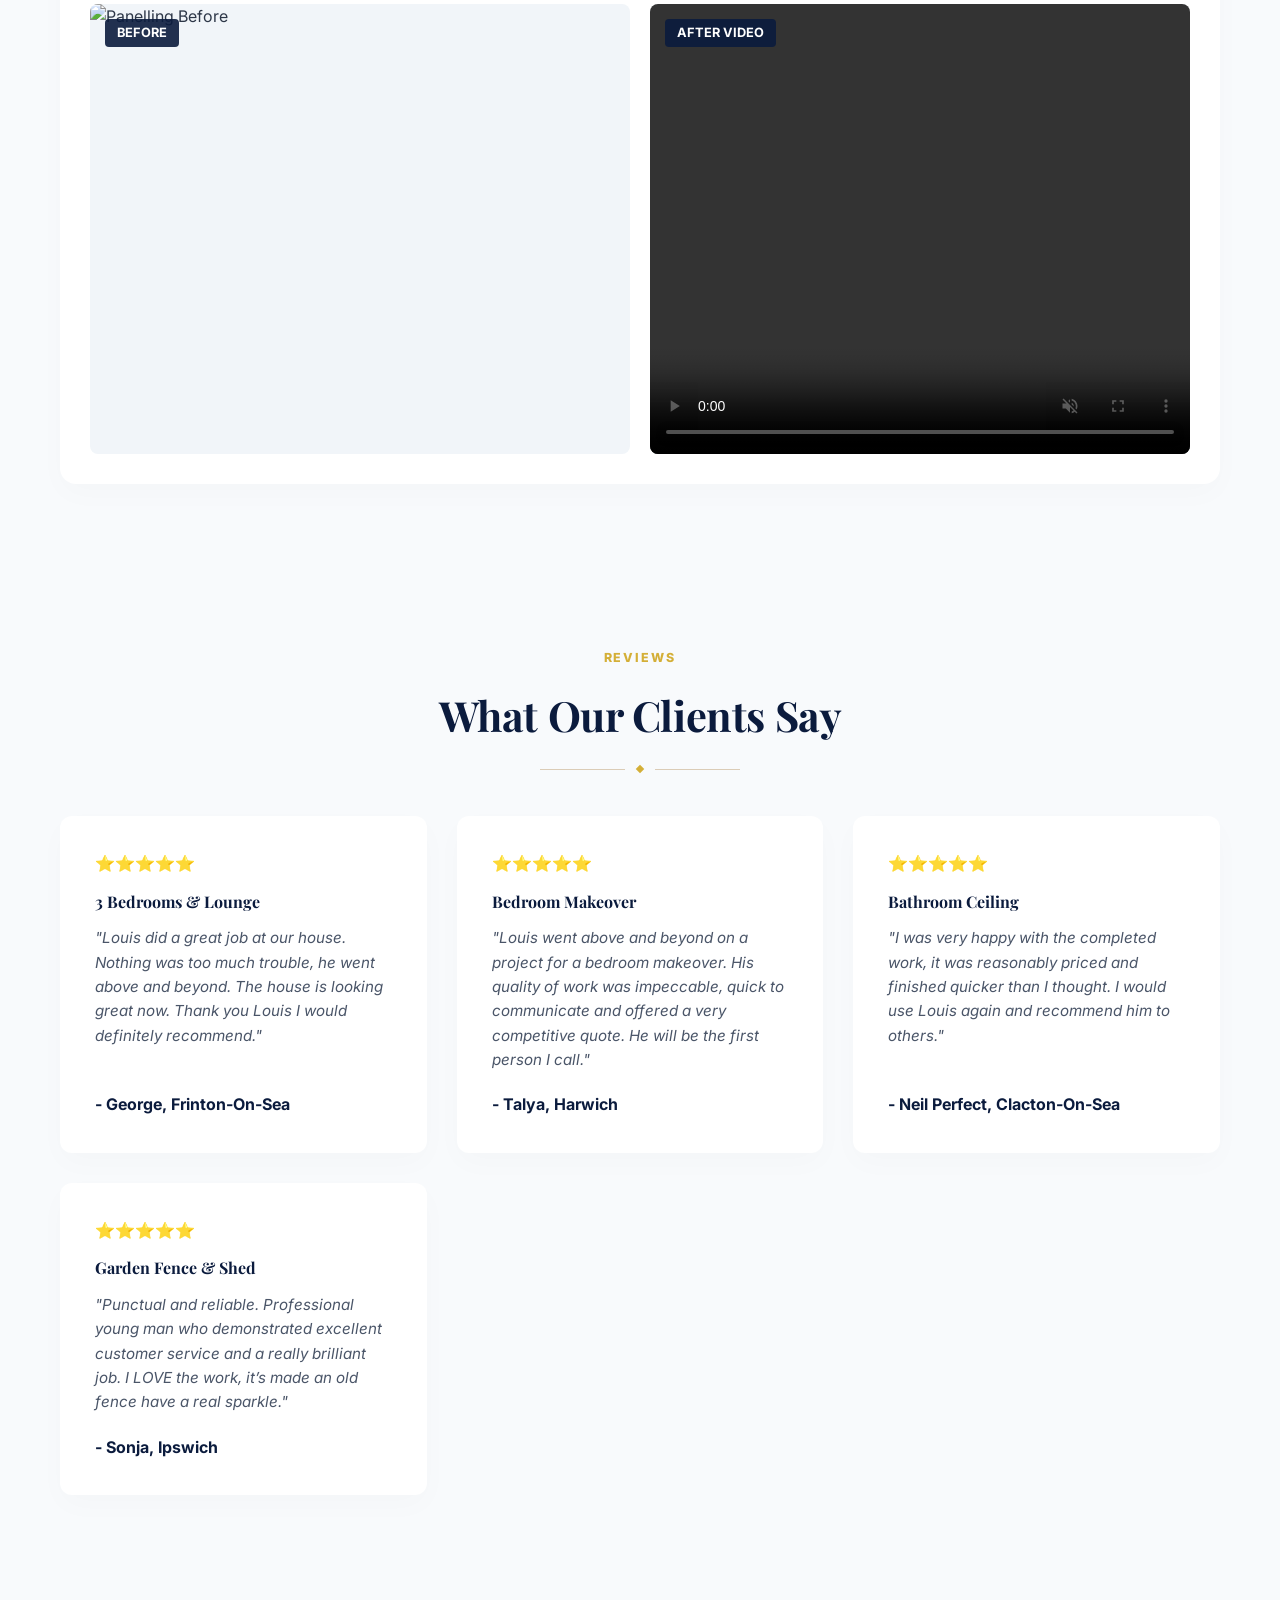
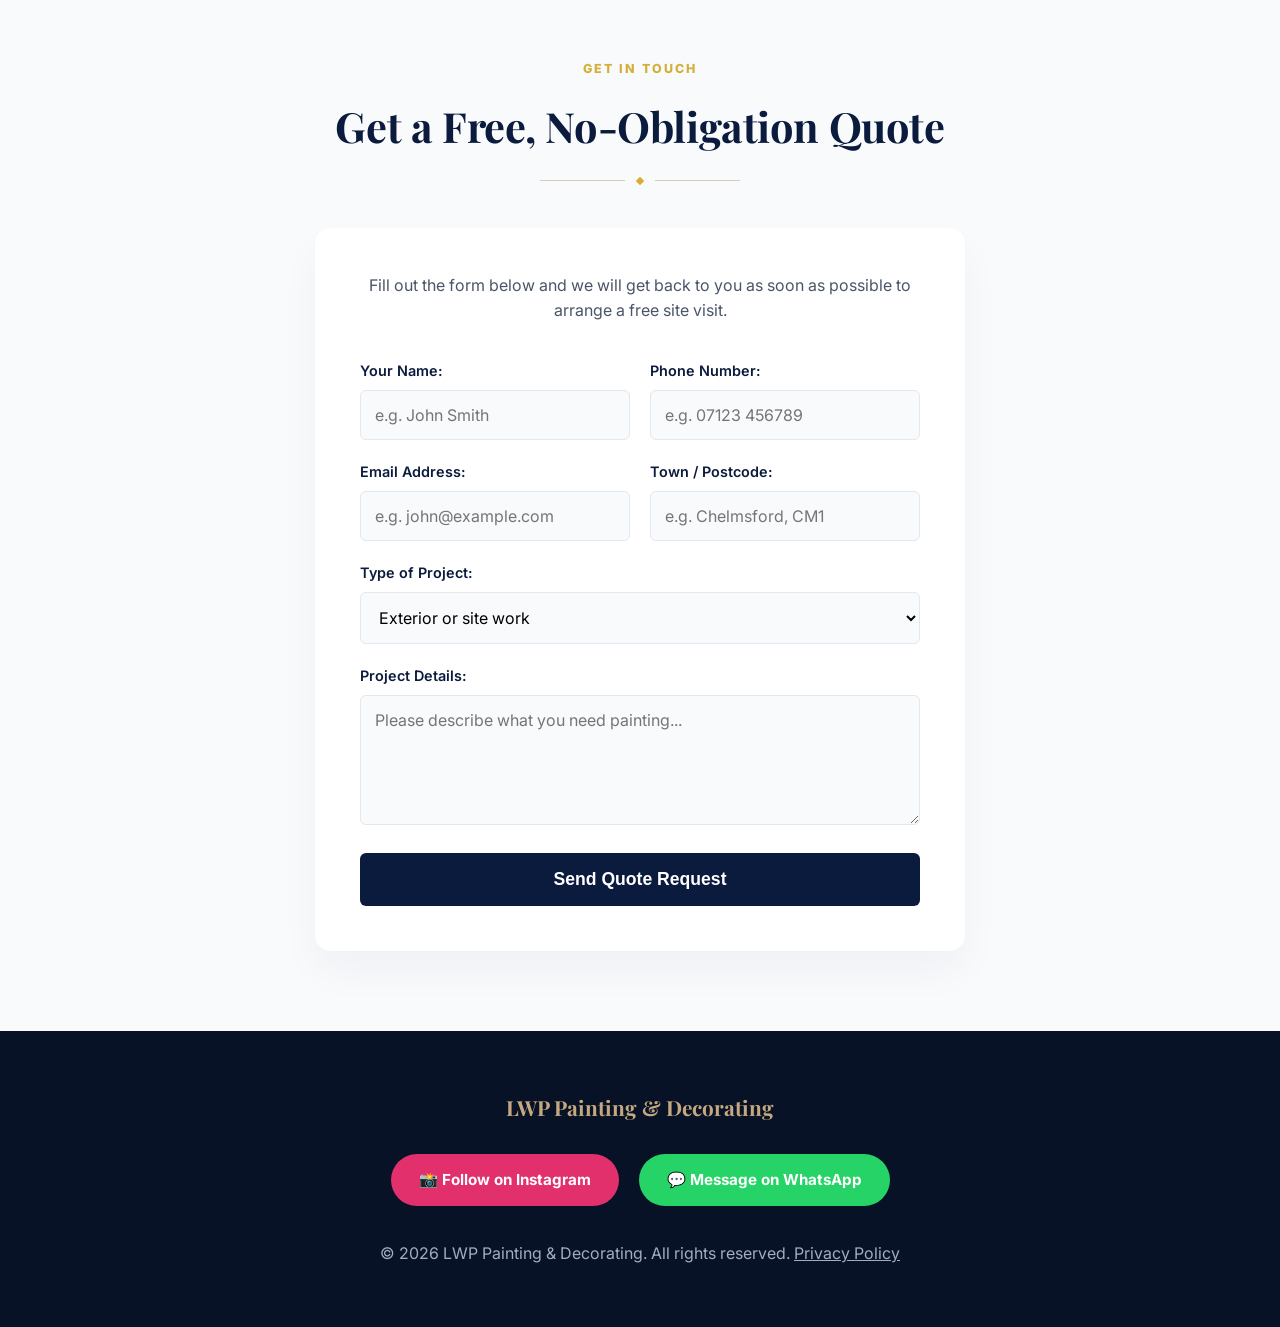
==== commit 43632a57: "Add privacy policy, sitemap and robots.txt Adds a privacy policy covering the quote form, linked fro" ====
--- a/index.html
+++ b/index.html
@@ -268,7 +268,7 @@
             <a href="https://www.instagram.com/lwp_paintinganddecorating/" target="_blank" class="social-link insta">📸 Follow on Instagram</a>
             <a href="https://wa.me/447757794585" target="_blank" class="social-link whatsapp">💬 Message on WhatsApp</a>
         </div>
-        <p>&copy; 2026 LWP Painting & Decorating. All rights reserved.</p>
+        <p>&copy; 2026 LWP Painting & Decorating. All rights reserved. <a href="privacy-policy.html" style="color:#A0AEC0;">Privacy Policy</a></p>
     </footer>
 <!-- Smart Sticky Header Script -->
     <script>
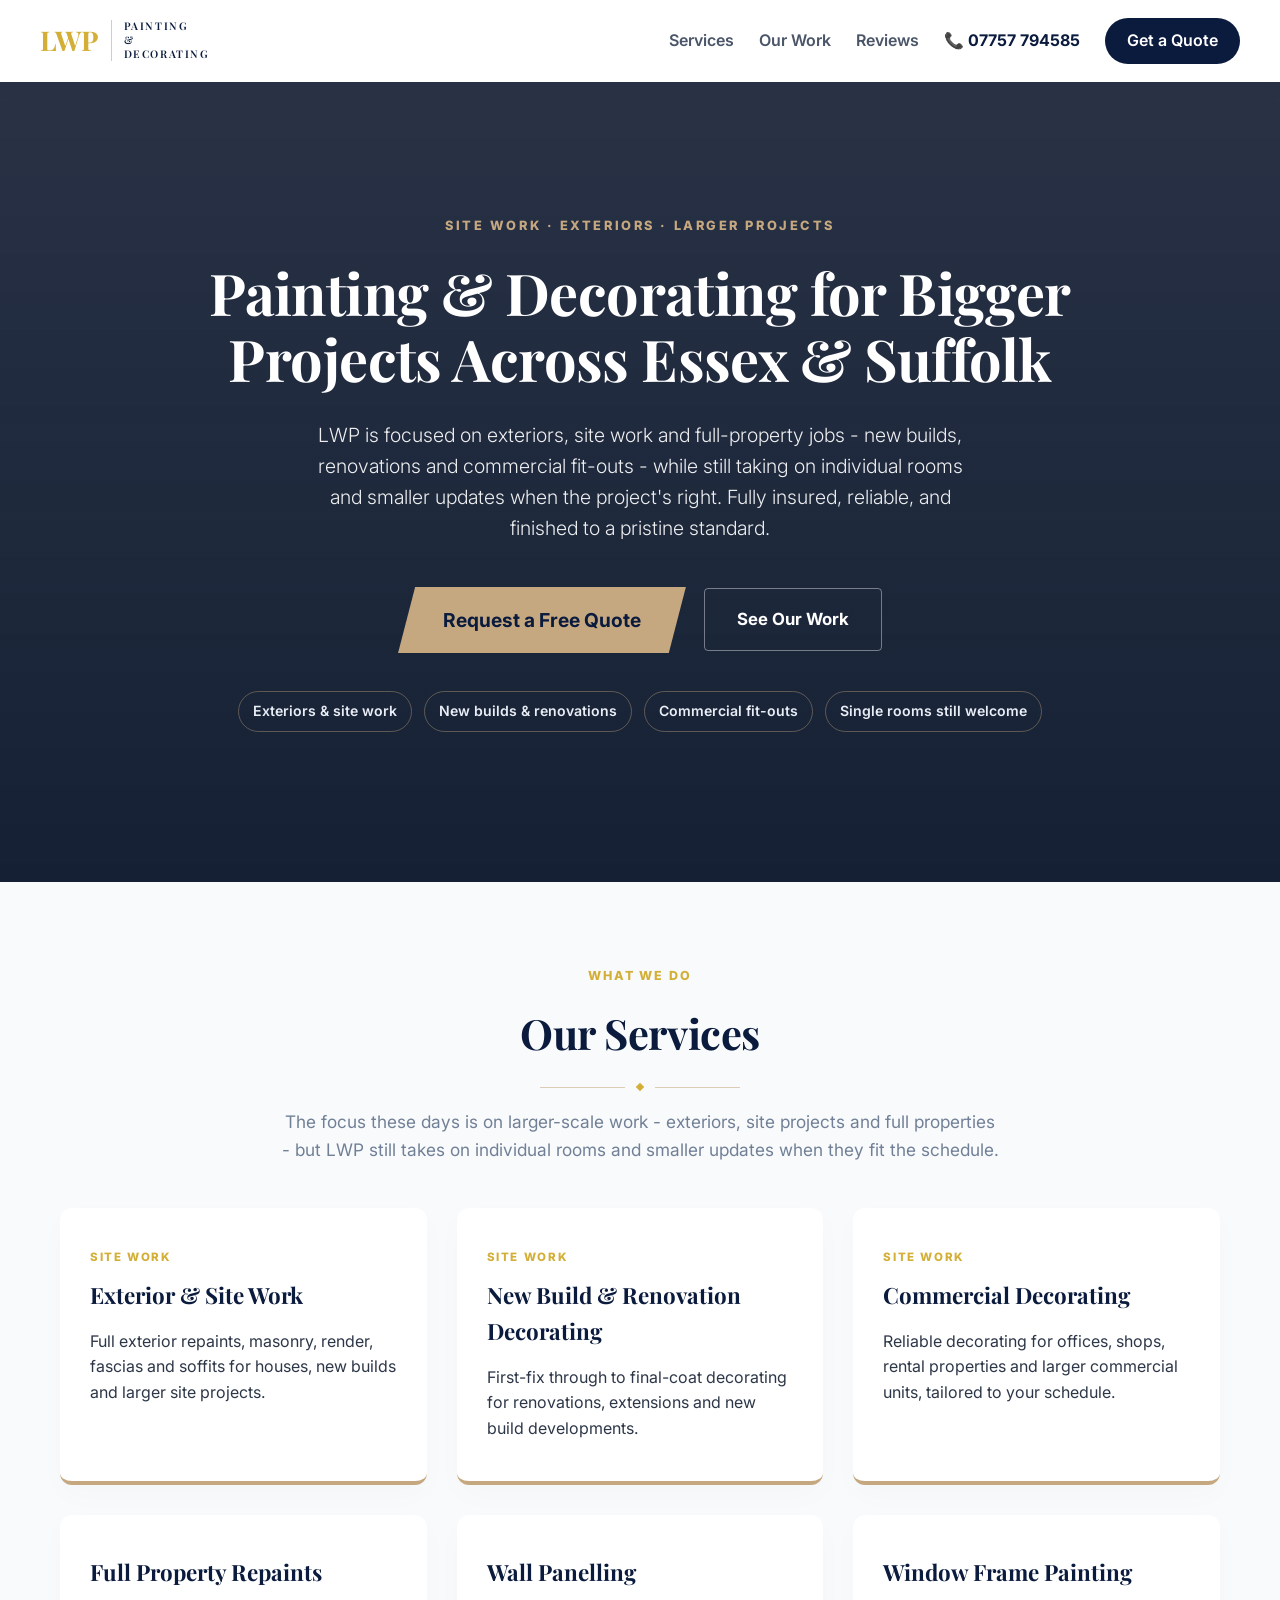
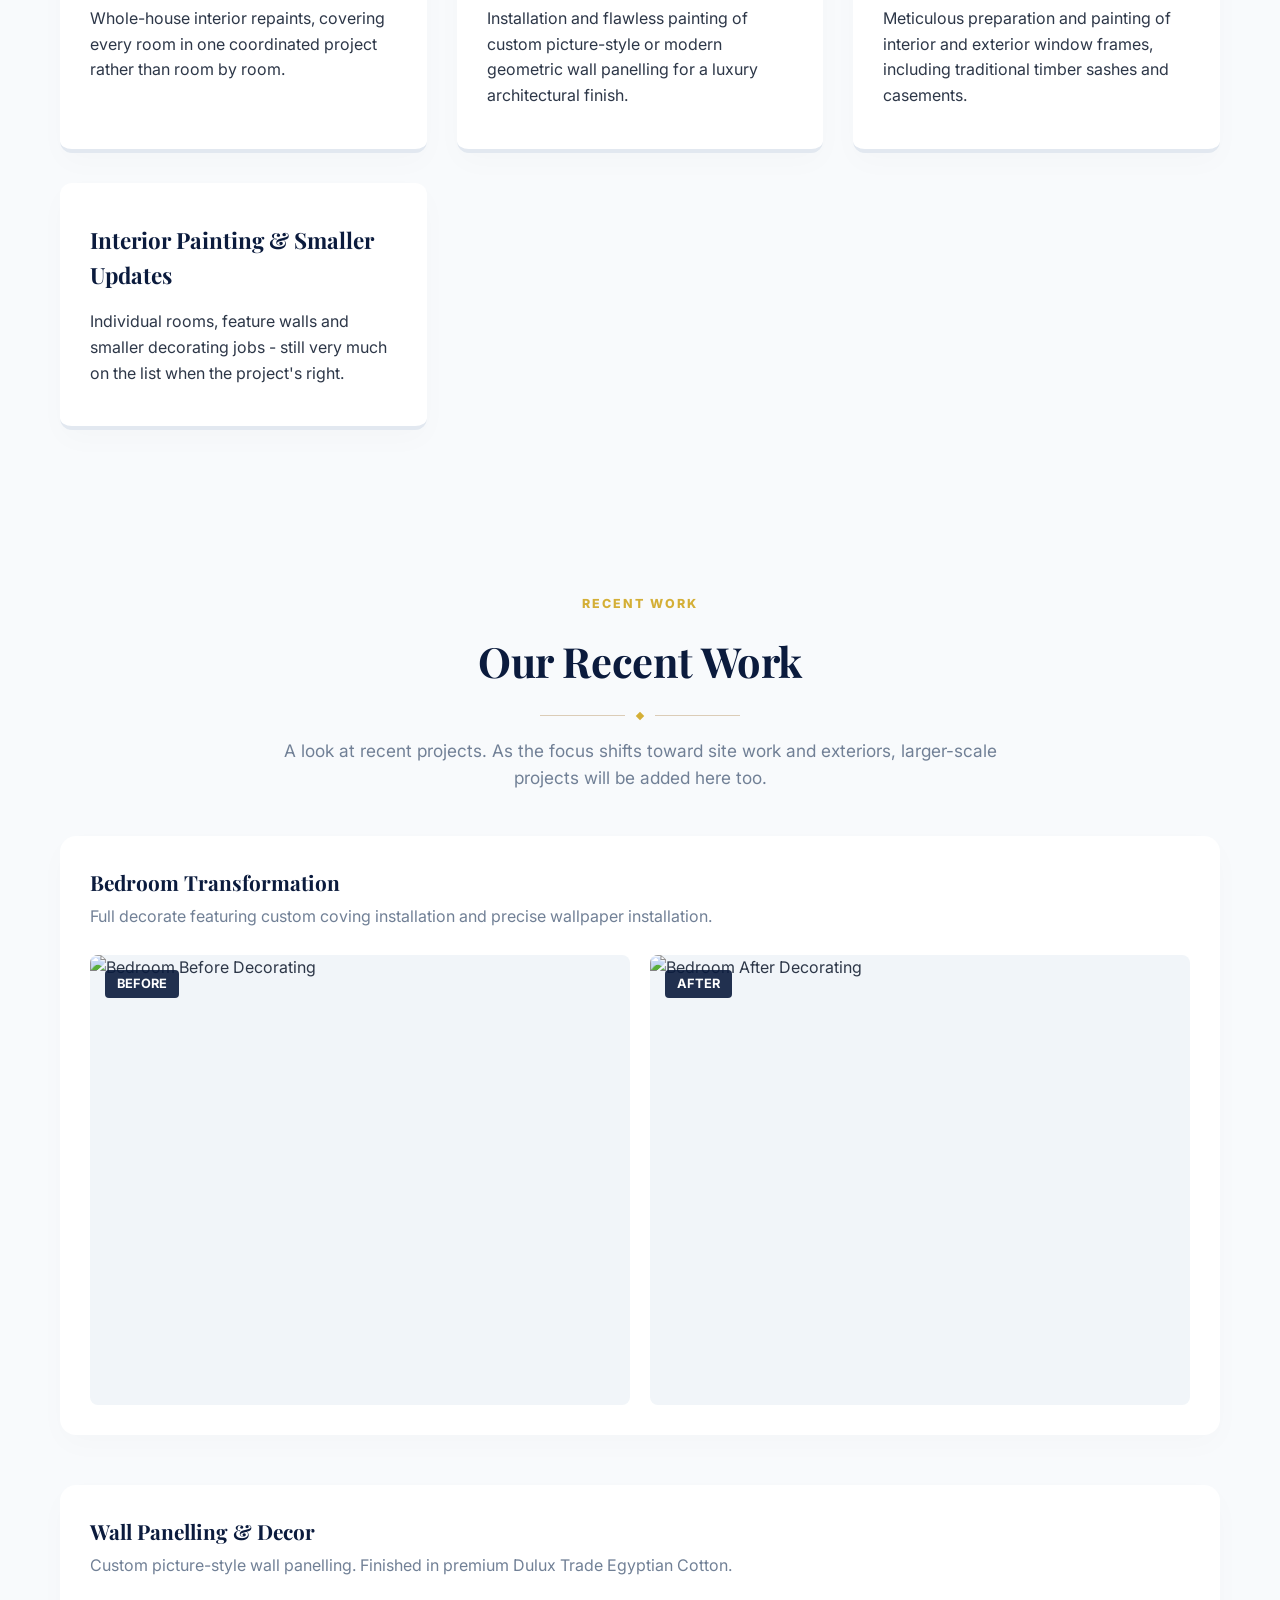
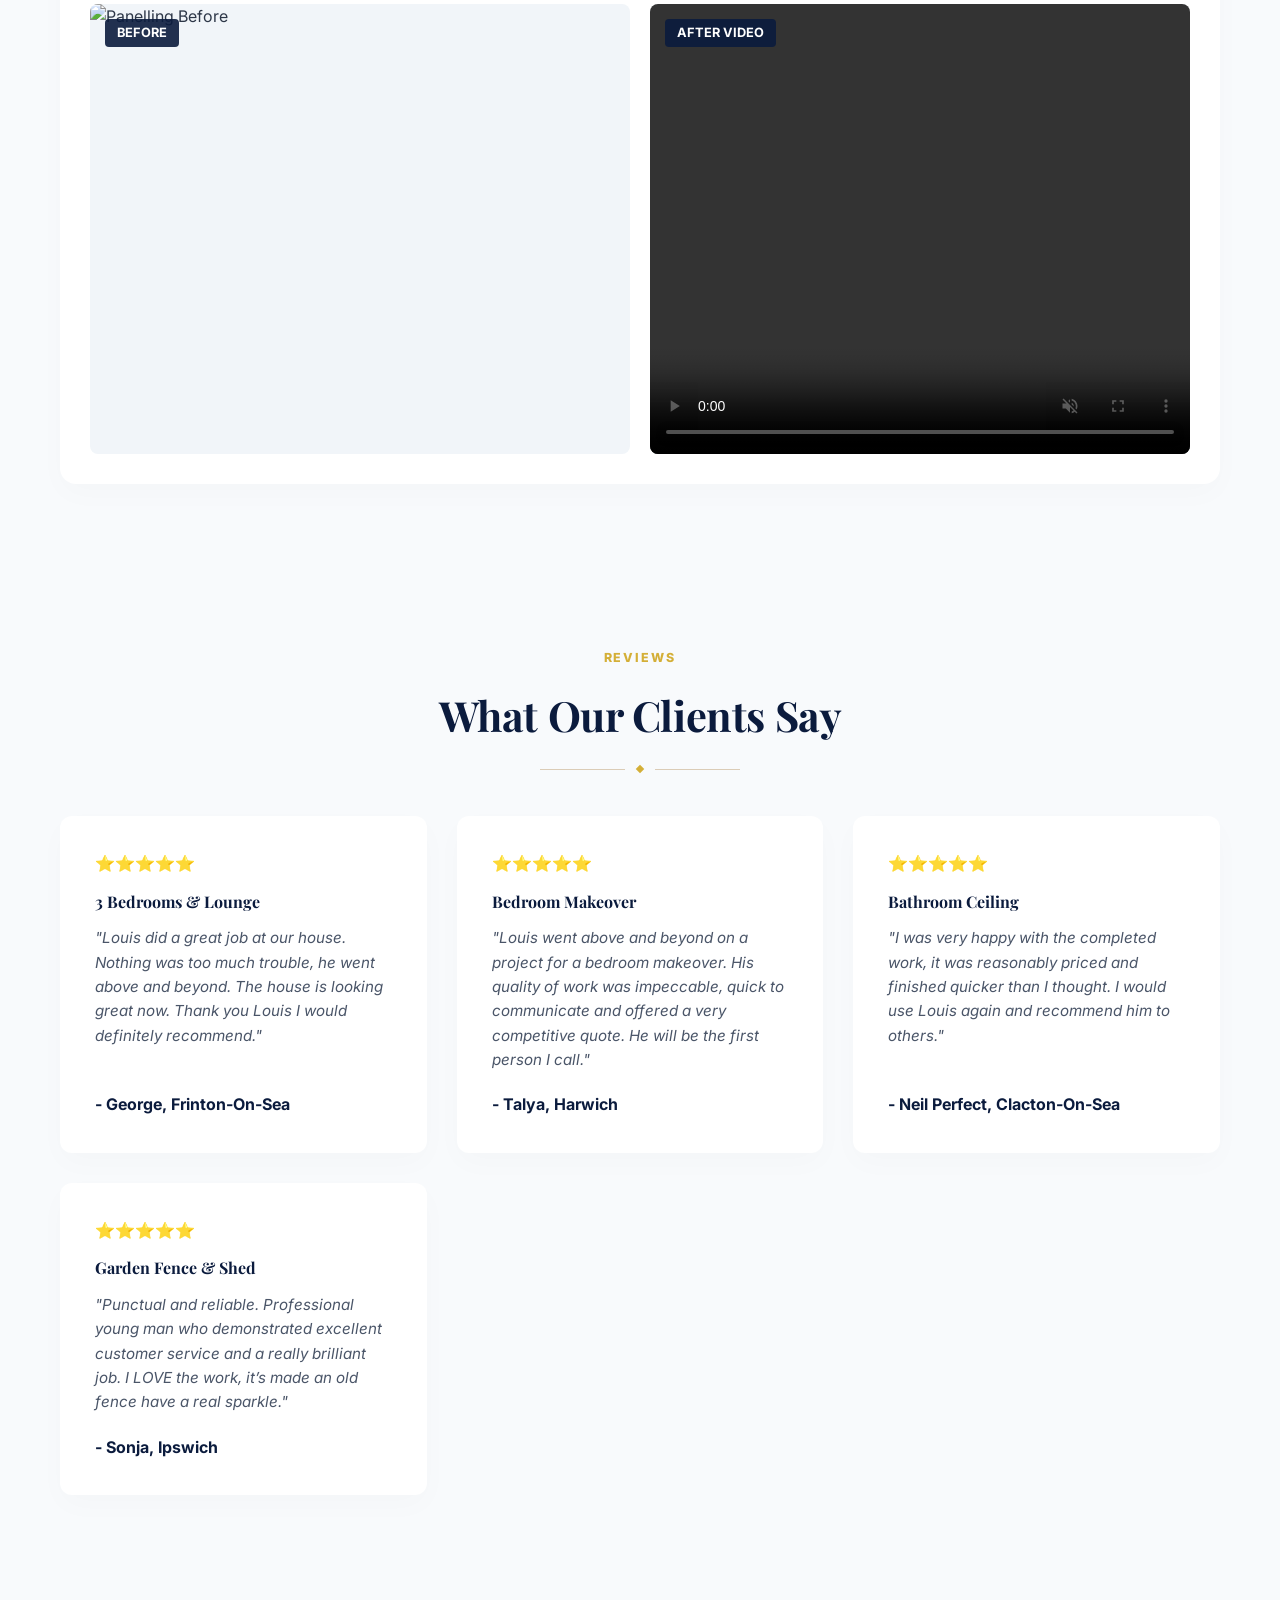
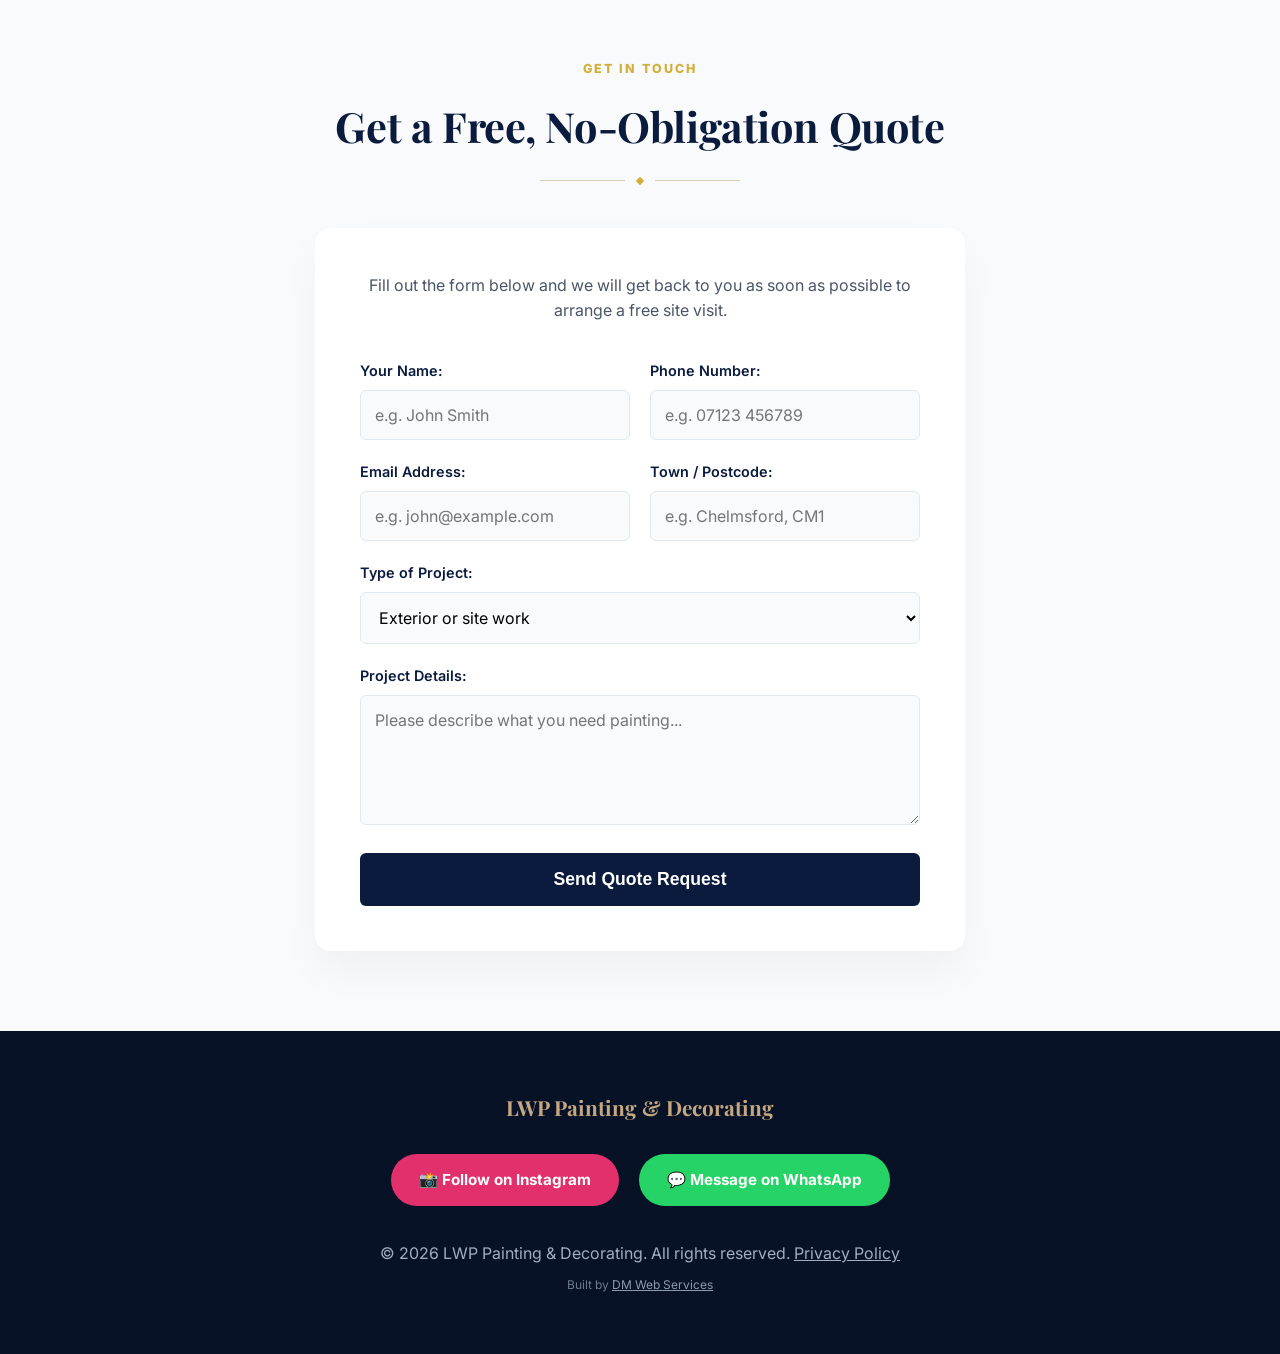
==== commit b8b32c96: "Add DM Web Services footer credit" ====
--- a/index.html
+++ b/index.html
@@ -20,7 +20,7 @@
     <meta property="og:url" content="https://lwppaintingdecorating.co.uk/">
     <meta property="og:title" content="LWP Painting & Decorating | Essex & Suffolk">
     <meta property="og:description" content="Exteriors, site work and larger-scale painting and decorating across Essex & Suffolk. Fully insured, reliable, and pristine finishes. Request a free quote.">
-    <meta property="og:image" content="https://i.postimg.cc/T1YGKSpZ/social-preview.jpg">
+    <meta property="og:image" content="https://lwppaintingdecorating.co.uk/images/social-preview.jpg">
     <!-- Explicit dimensions to force immediate caching -->
     <meta property="og:image:width" content="1200">
     <meta property="og:image:height" content="630">
@@ -30,7 +30,23 @@
     <meta name="twitter:card" content="summary_large_image">
     <meta name="twitter:title" content="LWP Painting & Decorating">
     <meta name="twitter:description" content="Painting and decorating for exteriors, site work and larger projects across Essex & Suffolk. Fully insured and reliable.">
-    <meta name="twitter:image" content="https://i.postimg.cc/T1YGKSpZ/social-preview.jpg">
+    <meta name="twitter:image" content="https://lwppaintingdecorating.co.uk/images/social-preview.jpg">
+
+    <!-- Structured Data -->
+    <script type="application/ld+json">
+    {
+        "@context": "https://schema.org",
+        "@type": "PaintingContractor",
+        "name": "LWP Painting & Decorating",
+        "description": "Painting and decorating for exteriors, site work and larger projects across Essex and Suffolk, alongside interior rooms and smaller updates. Fully insured, reliable, and pristine finishes.",
+        "url": "https://lwppaintingdecorating.co.uk/",
+        "telephone": "+447757794585",
+        "image": "https://lwppaintingdecorating.co.uk/images/social-preview.jpg",
+        "logo": "https://lwppaintingdecorating.co.uk/images/favicon.png",
+        "areaServed": ["Essex", "Suffolk"],
+        "sameAs": ["https://www.instagram.com/lwp_paintinganddecorating/"]
+    }
+    </script>
 </head>
 <body>
 
@@ -269,6 +285,7 @@
             <a href="https://wa.me/447757794585" target="_blank" class="social-link whatsapp">💬 Message on WhatsApp</a>
         </div>
         <p>&copy; 2026 LWP Painting & Decorating. All rights reserved. <a href="privacy-policy.html" style="color:#A0AEC0;">Privacy Policy</a></p>
+        <p style="text-align:center; font-size:12px; color:#6B7A8F; margin-top:8px;">Built by <a href="https://dmwebservices.co.uk" target="_blank" rel="noopener" style="color:#8B9AAF;">DM Web Services</a></p>
     </footer>
 <!-- Smart Sticky Header Script -->
     <script>
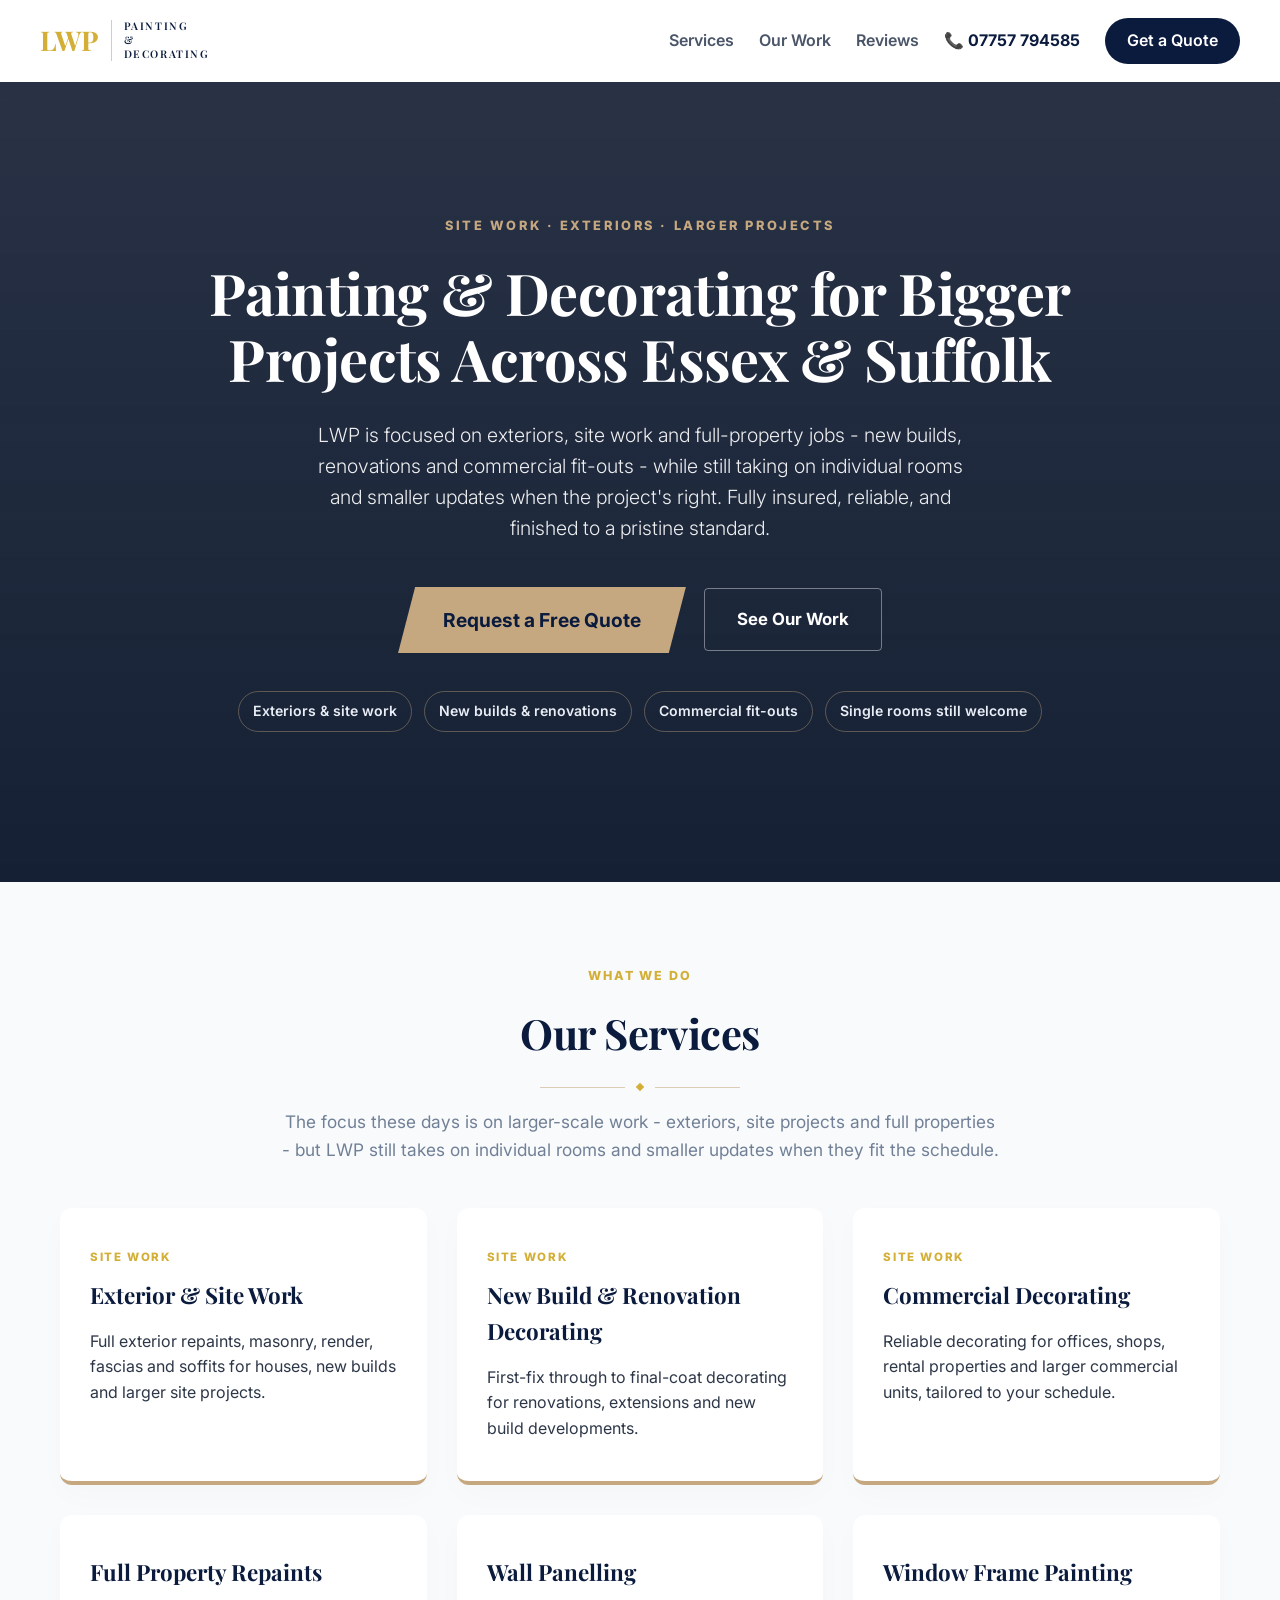
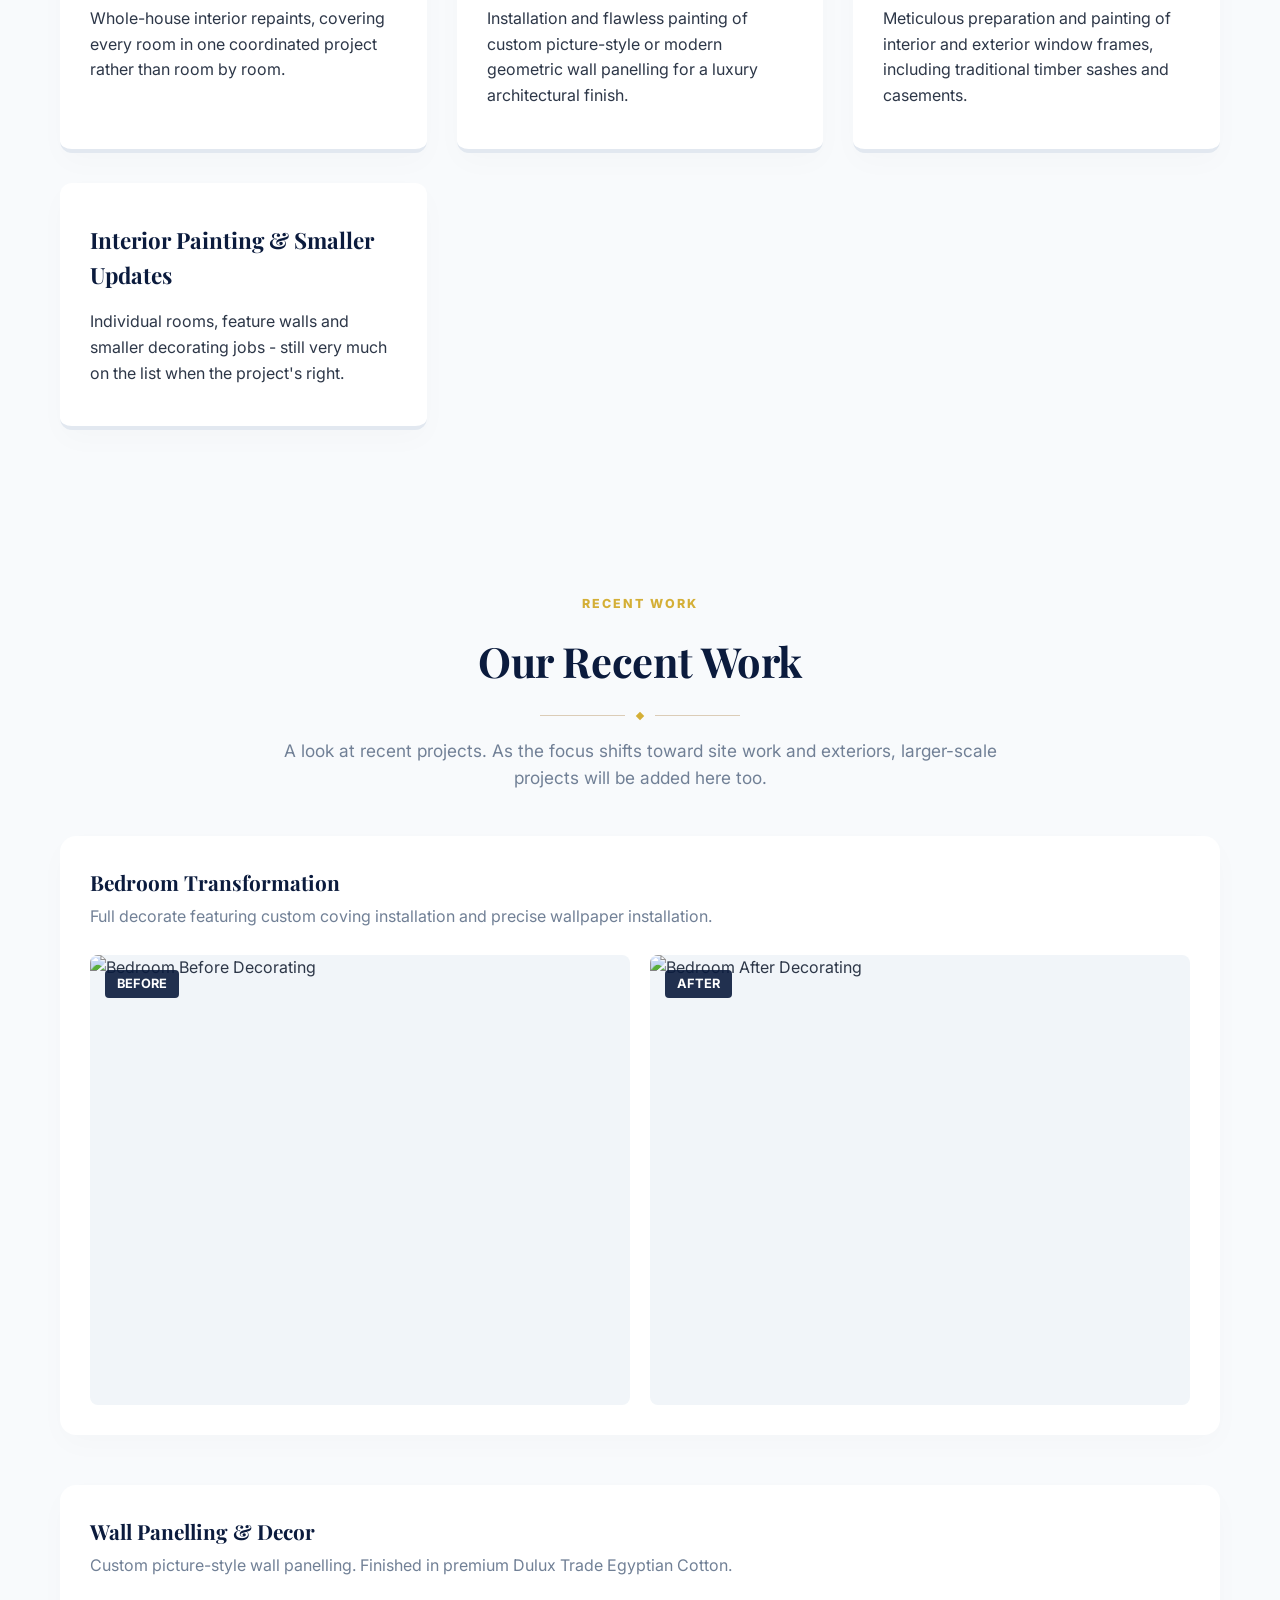
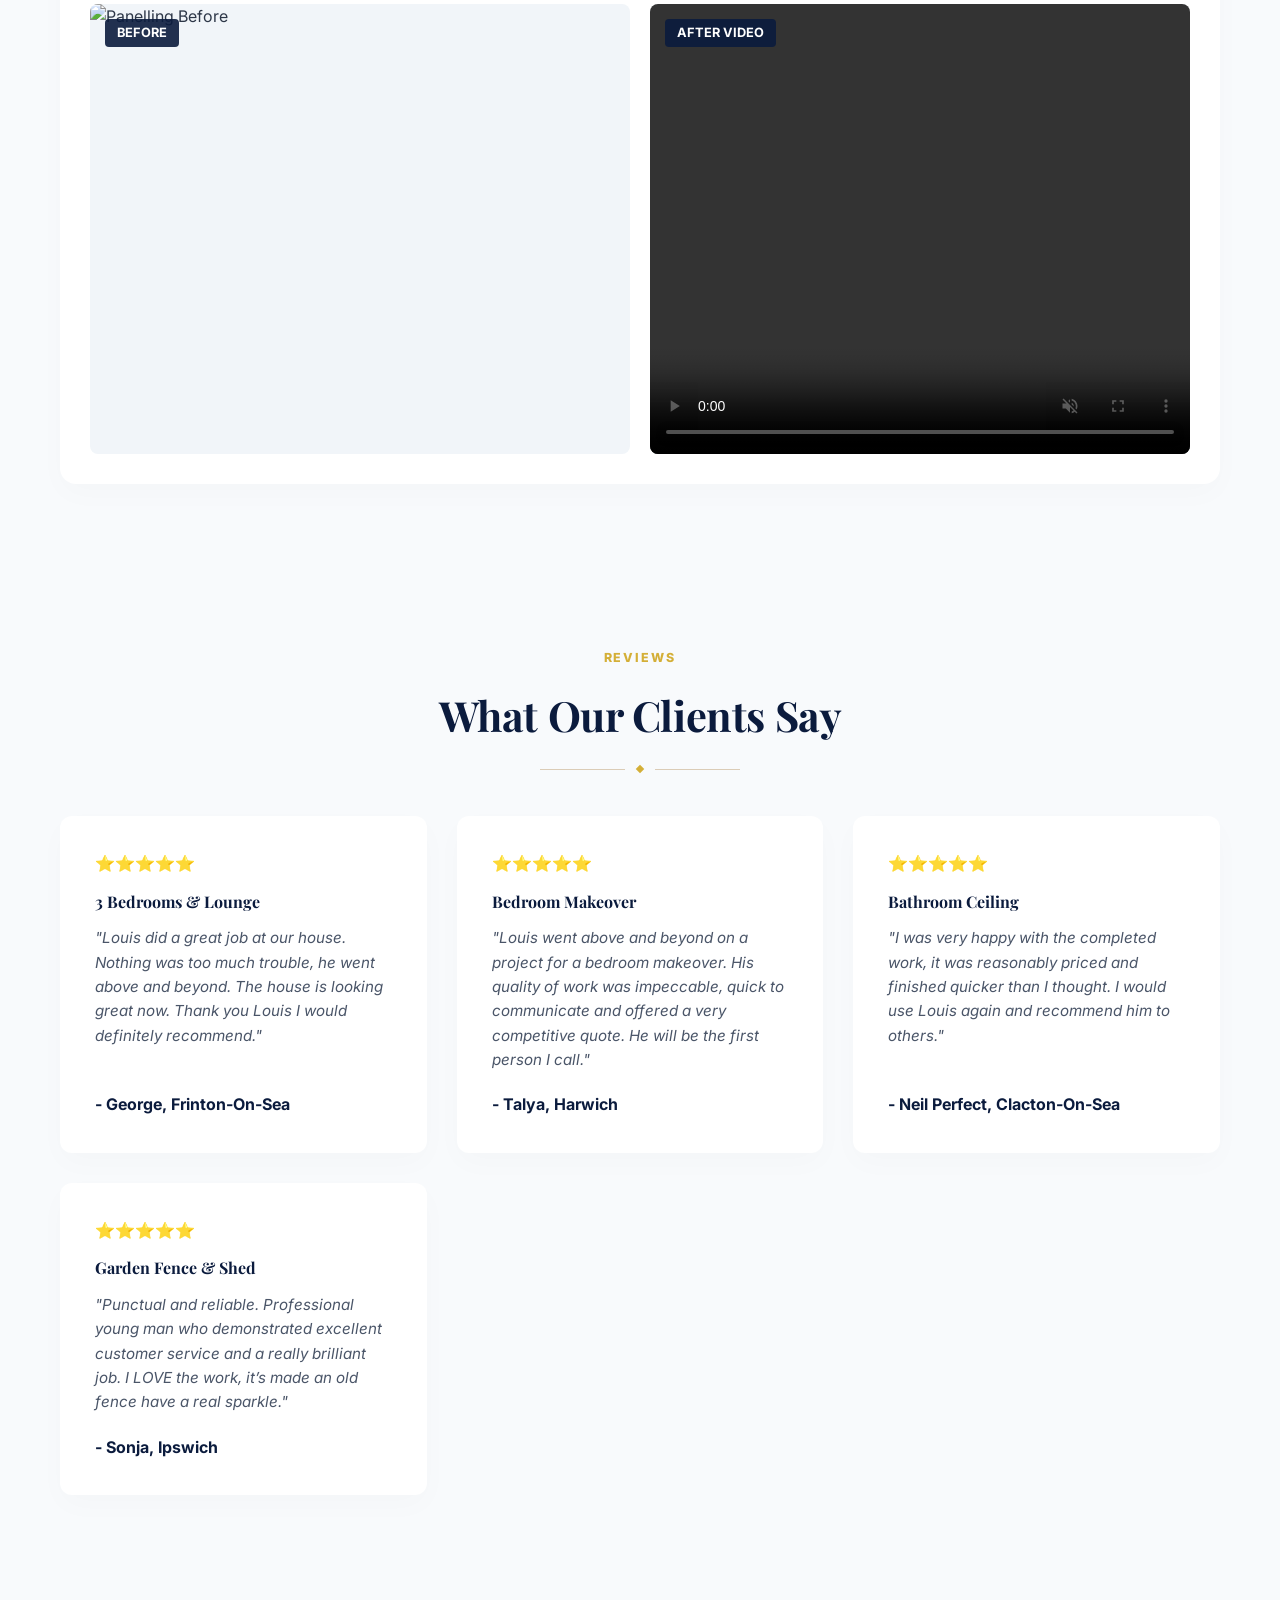
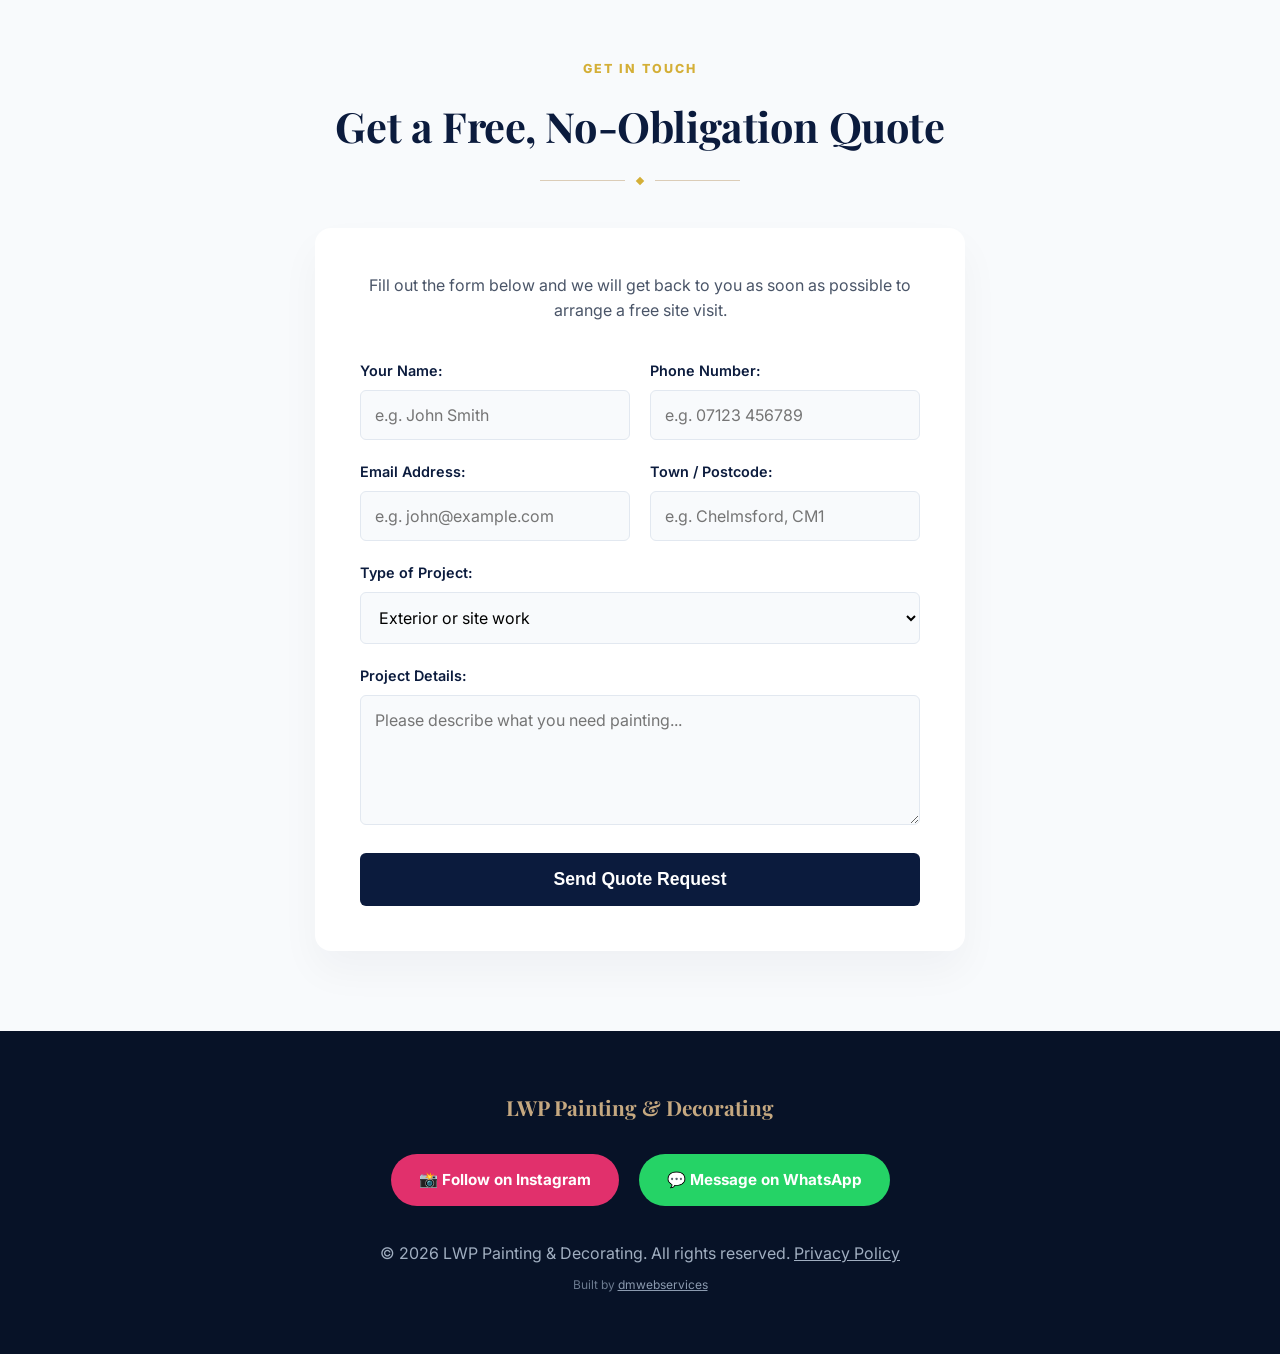
==== commit c19ab620: "Fix footer credit text: dmwebservices, not DM Web Services" ====
--- a/index.html
+++ b/index.html
@@ -285,7 +285,7 @@
             <a href="https://wa.me/447757794585" target="_blank" class="social-link whatsapp">💬 Message on WhatsApp</a>
         </div>
         <p>&copy; 2026 LWP Painting & Decorating. All rights reserved. <a href="privacy-policy.html" style="color:#A0AEC0;">Privacy Policy</a></p>
-        <p style="text-align:center; font-size:12px; color:#6B7A8F; margin-top:8px;">Built by <a href="https://dmwebservices.co.uk" target="_blank" rel="noopener" style="color:#8B9AAF;">DM Web Services</a></p>
+        <p style="text-align:center; font-size:12px; color:#6B7A8F; margin-top:8px;">Built by <a href="https://dmwebservices.co.uk" target="_blank" rel="noopener" style="color:#8B9AAF;">dmwebservices</a></p>
     </footer>
 <!-- Smart Sticky Header Script -->
     <script>
